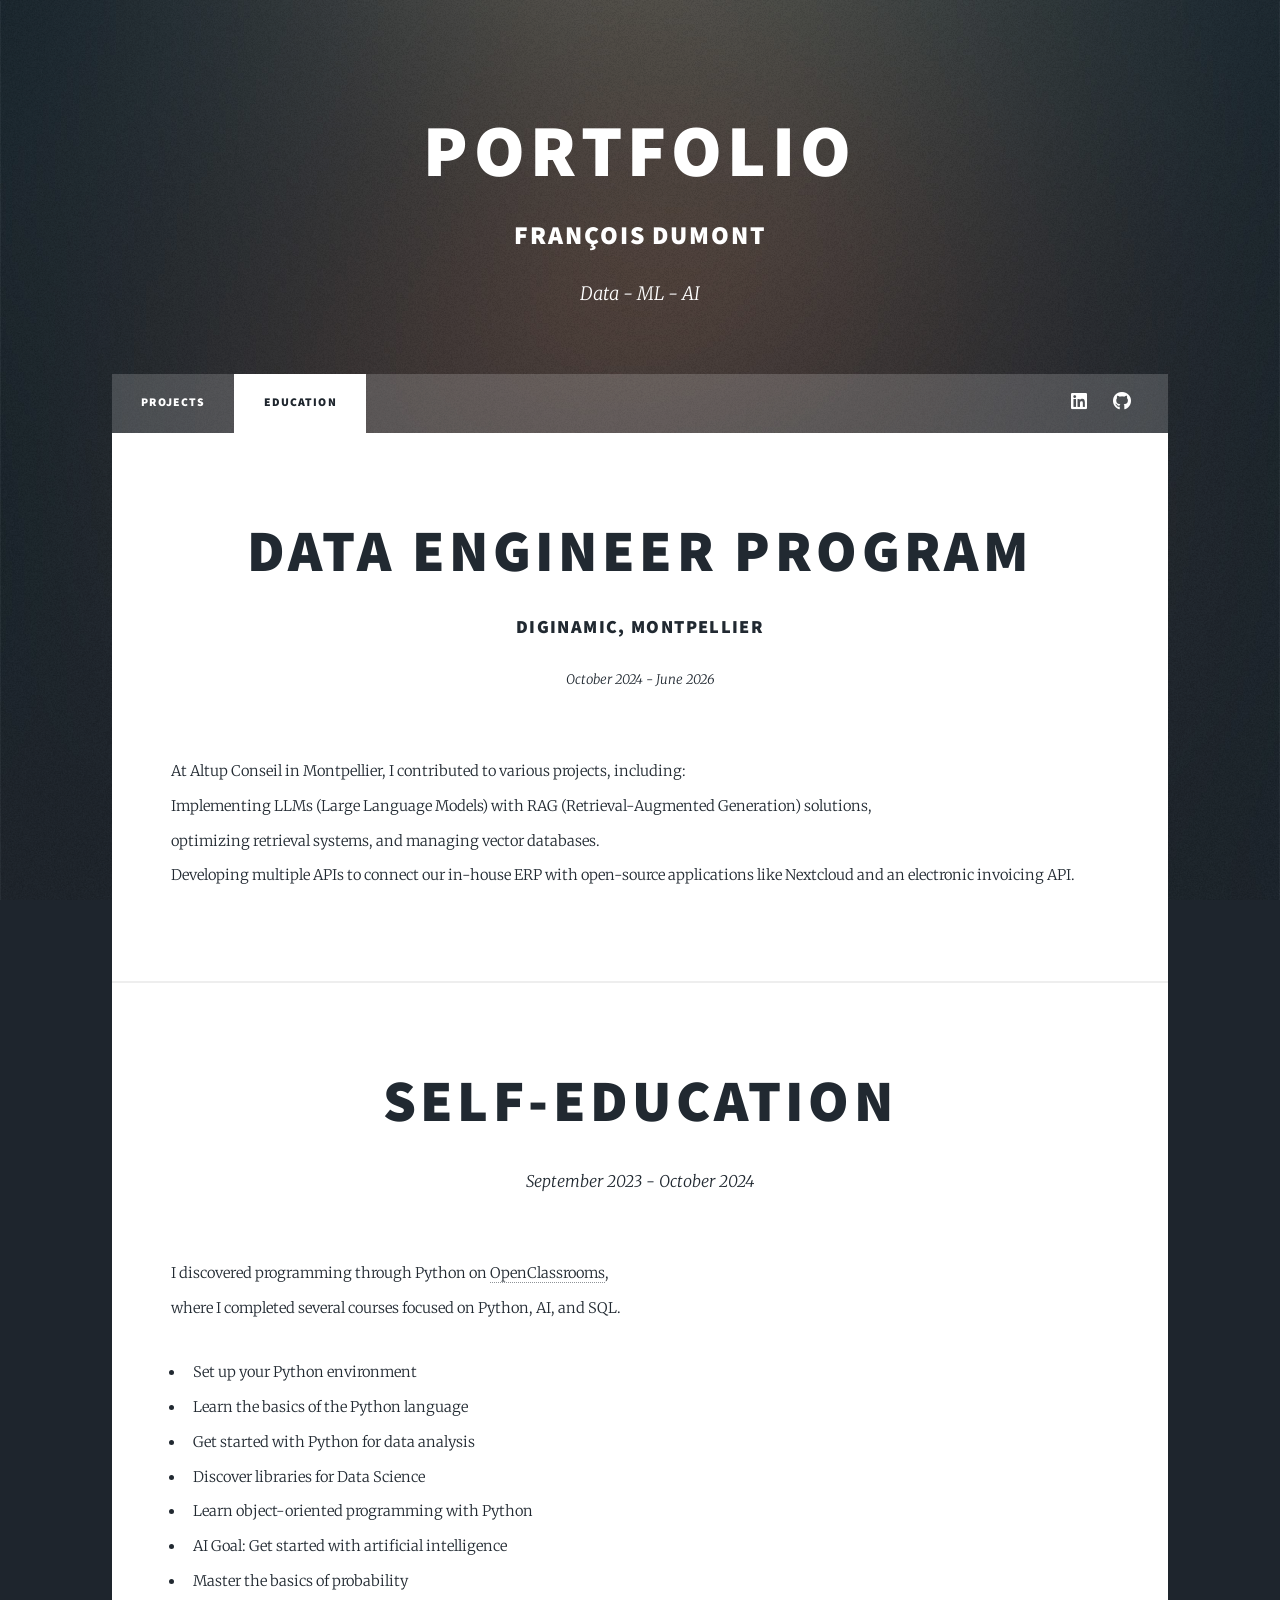
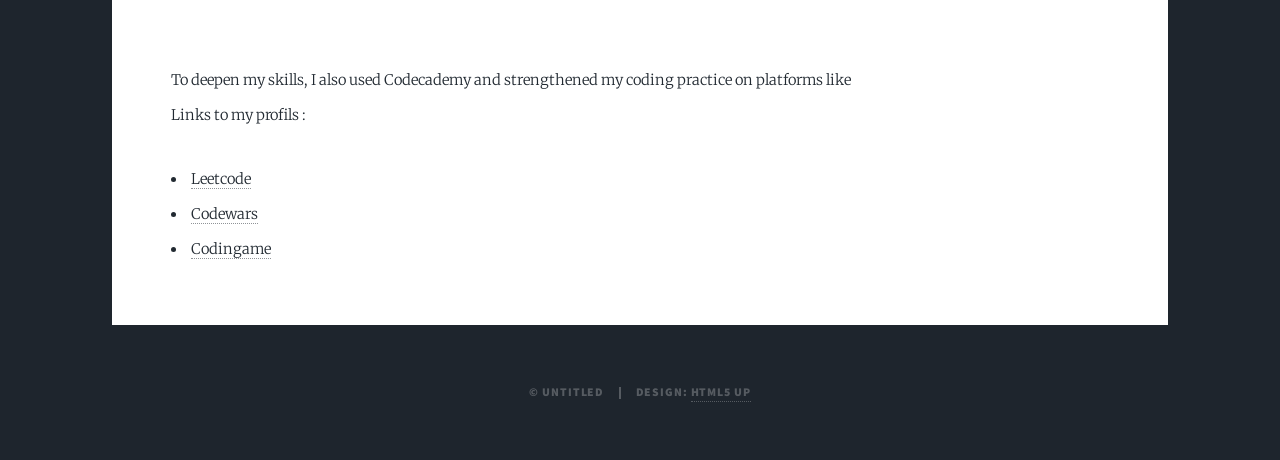
==== formation.html @ b2bfc32e "first commit" ====
<!DOCTYPE HTML>

<html>
	<head>
		<title>Formation</title>
		<meta charset="utf-8" />
		<meta name="viewport" content="width=device-width, initial-scale=1, user-scalable=no" />
		<link rel="stylesheet" href="assets/css/main.css" />
		<noscript><link rel="stylesheet" href="assets/css/noscript.css" /></noscript>
	</head>
	<body class="is-preload">

		<!-- Wrapper -->
			<div id="wrapper">
			<!-- Intro -->
					<div id="intro">
						<h1>Portfolio</h1>
						<h2>François Dumont</h2>
						<p>Data - ML - AI</p>
					</div>

					
				<!-- Header -->
					<header id="header">
					</header>

				<!-- Nav -->
					<nav id="nav">
						<ul class="links">
							<li><a href="projets.html">Projects</a></li>
							<li class="active"><a href="formation.html">Education</a></li>
						</ul>
						<ul class="icons">
							<li><a href="https://www.linkedin.com/in/françoisdumont" class="icon brands fa-linkedin"><span class="label">Facebook</span></a></li>
							<li><a href="https://github.com/FrancoisDumont30" class="icon brands fa-github"><span class="label">GitHub</span></a></li>
						</ul>
					</nav>

				<!-- Main -->
					<div id="main">

						<!-- Post -->
							<section class="post">
								<header class="major">
									<h1>Data Engineer Program</h1>
									<h3>Diginamic, Montpellier</h3>
									<p>October 2024 - June 2026</p>
								</header>

								<p>At Altup Conseil in Montpellier, I contributed to various projects, including: <br>

Implementing LLMs (Large Language Models) with RAG (Retrieval-Augmented Generation) solutions, <br>optimizing retrieval systems, and managing vector databases.
<br>Developing multiple APIs to connect our in-house ERP with open-source applications like Nextcloud and an electronic invoicing API.
</p>
							</section>


							<!-- Post -->
							<section class="post">
								<header class="major">
									<h1>Self-education</h1>
									<p>September 2023 - October 2024</p>
								</header>
								<p>I discovered programming through Python on <a href="https://openclassrooms.com/fr/">OpenClassrooms</a>, <br>where I completed several courses focused on Python, AI, and SQL.  </p>
								

								<ul>

									<li>Set up your Python environment</li>
									<li>Learn the basics of the Python language</li>
									<li>Get started with Python for data analysis</li>
									<li>Discover libraries for Data Science</li>
									<li>Learn object-oriented programming with Python</li>
									<li>AI Goal: Get started with artificial intelligence</li>
									<li>Master the basics of probability</li>

								</ul>
								<br>
								<p>To deepen my skills, I also used Codecademy and strengthened my coding practice on platforms like <br>Links to my profils :</p>
								<li><a href="https://leetcode.com/u/FD30/">Leetcode </a></li> 
								<li><a href="https://www.codewars.com/users/FD@30/stats">Codewars </a></li>
								<li><a href="https://www.codingame.com/profile/0f31250724edee09948086f9459985195815885">Codingame </a></li>
 								

							</section>  



					</div>


				<!-- Copyright -->
					<div id="copyright">
						<ul><li>&copy; Untitled</li><li>Design: <a href="https://html5up.net">HTML5 UP</a></li></ul>
					</div>

			</div>

		<!-- Scripts -->
			<script src="assets/js/jquery.min.js"></script>
			<script src="assets/js/jquery.scrollex.min.js"></script>
			<script src="assets/js/jquery.scrolly.min.js"></script>
			<script src="assets/js/browser.min.js"></script>
			<script src="assets/js/breakpoints.min.js"></script>
			<script src="assets/js/util.js"></script>
			<script src="assets/js/main.js"></script>

	</body>
</html>
---- assets/css/main.css ----
@import url(fontawesome-all.min.css);
@import url("https://fonts.googleapis.com/css?family=Merriweather:300,700,300italic,700italic|Source+Sans+Pro:900");

/*
	Massively by HTML5 UP
	html5up.net | @ajlkn
	Free for personal and commercial use under the CCA 3.0 license (html5up.net/license)
*/

html, body, div, span, applet, object,
iframe, h1, h2, h3, h4, h5, h6, p, blockquote,
pre, a, abbr, acronym, address, big, cite,
code, del, dfn, em, img, ins, kbd, q, s, samp,
small, strike, strong, sub, sup, tt, var, b,
u, i, center, dl, dt, dd, ol, ul, li, fieldset,
form, label, legend, table, caption, tbody,
tfoot, thead, tr, th, td, article, aside,
canvas, details, embed, figure, figcaption,
footer, header, hgroup, menu, nav, output, ruby,
section, summary, time, mark, audio, video {
	margin: 0;
	padding: 0;
	border: 0;
	font-size: 100%;
	font: inherit;
	vertical-align: baseline;}

article, aside, details, figcaption, figure,
footer, header, hgroup, menu, nav, section {
	display: block;}

body {
	line-height: 1;
}

ol, ul {
	list-style: none;
}

blockquote, q {
	quotes: none;
}

	blockquote:before, blockquote:after, q:before, q:after {
		content: '';
		content: none;
	}

table {
	border-collapse: collapse;
	border-spacing: 0;
}

body {
	-webkit-text-size-adjust: none;
}

mark {
	background-color: transparent;
	color: inherit;
}

input::-moz-focus-inner {
	border: 0;
	padding: 0;
}

input, select, textarea {
	-moz-appearance: none;
	-webkit-appearance: none;
	-ms-appearance: none;
	appearance: none;
}

/* Basic */

	@-ms-viewport {
		width: device-width;
	}

	body {
		-ms-overflow-style: scrollbar;
	}

	@media screen and (max-width: 480px) {

		html, body {
			min-width: 320px;
		}

	}

	html {
		box-sizing: border-box;
	}

	*, *:before, *:after {
		box-sizing: inherit;
	}

	body {
		background-color: #1e252d;
	}

		body.is-preload *, body.is-preload *:before, body.is-preload *:after {
			-moz-animation: none !important;
			-webkit-animation: none !important;
			-ms-animation: none !important;
			animation: none !important;
			-moz-transition: none !important;
			-webkit-transition: none !important;
			-ms-transition: none !important;
			transition: none !important;
		}

/* Type */

	html {
		font-size: 16pt;
	}

		@media screen and (max-width: 1680px) {

			html {
				font-size: 12pt;
			}

		}

		@media screen and (max-width: 1280px) {

			html {
				font-size: 11pt;
			}

		}

		@media screen and (max-width: 360px) {

			html {
				font-size: 10pt;
			}

		}

	body {
		color: #212931;
	}

	body, input, select, textarea {
		font-family: "Merriweather", Georgia, serif;
		font-weight: 300;
		font-size: 1rem;
		line-height: 2.375;
	}

	a {
		-moz-transition: color 0.2s ease-in-out, background-color 0.2s ease-in-out, border-color 0.2s ease-in-out, box-shadow 0.2s ease-in-out;
		-webkit-transition: color 0.2s ease-in-out, background-color 0.2s ease-in-out, border-color 0.2s ease-in-out, box-shadow 0.2s ease-in-out;
		-ms-transition: color 0.2s ease-in-out, background-color 0.2s ease-in-out, border-color 0.2s ease-in-out, box-shadow 0.2s ease-in-out;
		transition: color 0.2s ease-in-out, background-color 0.2s ease-in-out, border-color 0.2s ease-in-out, box-shadow 0.2s ease-in-out;
		border-bottom: dotted 1px;
		text-decoration: none;
	}

		a:hover {
			border-bottom-color: transparent;
		}

	strong, b {
		font-weight: 600;
	}

	em, i {
		font-style: italic;
	}

	p {
		text-align: justify;
		margin: 0 0 2rem 0;
	}

	h1, h2, h3, h4, h5, h6 {
		font-family: "Source Sans Pro", Helvetica, sans-serif;
		font-weight: 900;
		line-height: 1.5;
		letter-spacing: 0.075em;
		text-transform: uppercase;
		margin: 0 0 1rem 0;
	}

		h1 a, h2 a, h3 a, h4 a, h5 a, h6 a {
			border-bottom: 0;
			color: inherit;
			text-decoration: none;
		}

	h1 {
		font-size: 4rem;
		line-height: 1.1;
		margin: 0 0 2rem 0;
	}

	h2 {
		font-size: 1.75rem;
		line-height: 1.3;
		margin: 0 0 1.5rem 0;
	}

	h3 {
		font-size: 1.25rem;
		margin: 0 0 1.5rem 0;
	}

	h4 {
		font-size: 1rem;
	}

	h5 {
		font-size: 0.9rem;
	}

	h6 {
		font-size: 0.8rem;
	}

	sub {
		font-size: 0.8rem;
		position: relative;
		top: 0.5rem;
	}

	sup {
		font-size: 0.8rem;
		position: relative;
		top: -0.5rem;
	}

	blockquote {
		border-left: solid 4px;
		font-style: italic;
		margin: 0 0 2rem 0;
		padding: 0.5rem 0 0.5rem 2rem;
	}

	code {
		border: solid 2px;
		font-family: "Courier New", monospace;
		font-size: 0.9rem;
		margin: 0 0.25rem;
		padding: 0.25rem 0.65rem;
	}

	pre {
		-webkit-overflow-scrolling: touch;
		font-family: "Courier New", monospace;
		font-size: 0.9rem;
		margin: 0 0 2rem 0;
	}

		pre code {
			display: block;
			line-height: 1.75;
			padding: 1rem 1.5rem;
			overflow-x: auto;
		}

	hr {
		border: 0;
		border-bottom: solid 2px;
		margin: 3rem 0;
	}

		hr.major {
			margin: 5rem 0;
		}

	.align-left {
		text-align: left;
	}

	.align-center {
		text-align: center;
	}

	.align-right {
		text-align: right;
	}

	input, select, textarea {
		color: #212931;
	}

	a {
		color: #212931;
		border-bottom-color: rgba(33, 41, 49, 0.5);
	}

		a:hover {
			border-bottom-color: transparent;
			color: #18bfef !important;
		}

	strong, b {
		color: #212931;
	}

	h1, h2, h3, h4, h5, h6 {
		color: #212931;
	}

	blockquote {
		border-left-color: #eeeeee;
	}

	code {
		background: rgba(220, 220, 220, 0.25);
		border-color: #eeeeee;
	}

	hr {
		border-bottom-color: #eeeeee;
	}

/* Row */

	.row {
		display: flex;
		flex-wrap: wrap;
		box-sizing: border-box;
		align-items: stretch;
	}

		.row > * {
			box-sizing: border-box;
		}

		.row.gtr-uniform > * > :last-child {
			margin-bottom: 0;
		}

		.row.aln-left {
			justify-content: flex-start;
		}

		.row.aln-center {
			justify-content: center;
		}

		.row.aln-right {
			justify-content: flex-end;
		}

		.row.aln-top {
			align-items: flex-start;
		}

		.row.aln-middle {
			align-items: center;
		}

		.row.aln-bottom {
			align-items: flex-end;
		}

		.row > .imp {
			order: -1;
		}

		.row > .col-1 {
			width: 8.33333%;
		}

		.row > .off-1 {
			margin-left: 8.33333%;
		}

		.row > .col-2 {
			width: 16.66667%;
		}

		.row > .off-2 {
			margin-left: 16.66667%;
		}

		.row > .col-3 {
			width: 25%;
		}

		.row > .off-3 {
			margin-left: 25%;
		}

		.row > .col-4 {
			width: 33.33333%;
		}

		.row > .off-4 {
			margin-left: 33.33333%;
		}

		.row > .col-5 {
			width: 41.66667%;
		}

		.row > .off-5 {
			margin-left: 41.66667%;
		}

		.row > .col-6 {
			width: 50%;
		}

		.row > .off-6 {
			margin-left: 50%;
		}

		.row > .col-7 {
			width: 58.33333%;
		}

		.row > .off-7 {
			margin-left: 58.33333%;
		}

		.row > .col-8 {
			width: 66.66667%;
		}

		.row > .off-8 {
			margin-left: 66.66667%;
		}

		.row > .col-9 {
			width: 75%;
		}

		.row > .off-9 {
			margin-left: 75%;
		}

		.row > .col-10 {
			width: 83.33333%;
		}

		.row > .off-10 {
			margin-left: 83.33333%;
		}

		.row > .col-11 {
			width: 91.66667%;
		}

		.row > .off-11 {
			margin-left: 91.66667%;
		}

		.row > .col-12 {
			width: 100%;
		}

		.row > .off-12 {
			margin-left: 100%;
		}

		.row.gtr-0 {
			margin-top: 0;
			margin-left: 0rem;
		}

			.row.gtr-0 > * {
				padding: 0 0 0 0rem;
			}

			.row.gtr-0.gtr-uniform {
				margin-top: 0rem;
			}

				.row.gtr-0.gtr-uniform > * {
					padding-top: 0rem;
				}

		.row.gtr-25 {
			margin-top: 0;
			margin-left: -0.375rem;
		}

			.row.gtr-25 > * {
				padding: 0 0 0 0.375rem;
			}

			.row.gtr-25.gtr-uniform {
				margin-top: -0.375rem;
			}

				.row.gtr-25.gtr-uniform > * {
					padding-top: 0.375rem;
				}

		.row.gtr-50 {
			margin-top: 0;
			margin-left: -0.75rem;
		}

			.row.gtr-50 > * {
				padding: 0 0 0 0.75rem;
			}

			.row.gtr-50.gtr-uniform {
				margin-top: -0.75rem;
			}

				.row.gtr-50.gtr-uniform > * {
					padding-top: 0.75rem;
				}

		.row {
			margin-top: 0;
			margin-left: -1.5rem;
		}

			.row > * {
				padding: 0 0 0 1.5rem;
			}

			.row.gtr-uniform {
				margin-top: -1.5rem;
			}

				.row.gtr-uniform > * {
					padding-top: 1.5rem;
				}

		.row.gtr-150 {
			margin-top: 0;
			margin-left: -2.25rem;
		}

			.row.gtr-150 > * {
				padding: 0 0 0 2.25rem;
			}

			.row.gtr-150.gtr-uniform {
				margin-top: -2.25rem;
			}

				.row.gtr-150.gtr-uniform > * {
					padding-top: 2.25rem;
				}

		.row.gtr-200 {
			margin-top: 0;
			margin-left: -3rem;
		}

			.row.gtr-200 > * {
				padding: 0 0 0 3rem;
			}

			.row.gtr-200.gtr-uniform {
				margin-top: -3rem;
			}

				.row.gtr-200.gtr-uniform > * {
					padding-top: 3rem;
				}

		@media screen and (max-width: 1680px) {

			.row {
				display: flex;
				flex-wrap: wrap;
				box-sizing: border-box;
				align-items: stretch;
			}

				.row > * {
					box-sizing: border-box;
				}

				.row.gtr-uniform > * > :last-child {
					margin-bottom: 0;
				}

				.row.aln-left {
					justify-content: flex-start;
				}

				.row.aln-center {
					justify-content: center;
				}

				.row.aln-right {
					justify-content: flex-end;
				}

				.row.aln-top {
					align-items: flex-start;
				}

				.row.aln-middle {
					align-items: center;
				}

				.row.aln-bottom {
					align-items: flex-end;
				}

				.row > .imp-xlarge {
					order: -1;
				}

				.row > .col-1-xlarge {
					width: 8.33333%;
				}

				.row > .off-1-xlarge {
					margin-left: 8.33333%;
				}

				.row > .col-2-xlarge {
					width: 16.66667%;
				}

				.row > .off-2-xlarge {
					margin-left: 16.66667%;
				}

				.row > .col-3-xlarge {
					width: 25%;
				}

				.row > .off-3-xlarge {
					margin-left: 25%;
				}

				.row > .col-4-xlarge {
					width: 33.33333%;
				}

				.row > .off-4-xlarge {
					margin-left: 33.33333%;
				}

				.row > .col-5-xlarge {
					width: 41.66667%;
				}

				.row > .off-5-xlarge {
					margin-left: 41.66667%;
				}

				.row > .col-6-xlarge {
					width: 50%;
				}

				.row > .off-6-xlarge {
					margin-left: 50%;
				}

				.row > .col-7-xlarge {
					width: 58.33333%;
				}

				.row > .off-7-xlarge {
					margin-left: 58.33333%;
				}

				.row > .col-8-xlarge {
					width: 66.66667%;
				}

				.row > .off-8-xlarge {
					margin-left: 66.66667%;
				}

				.row > .col-9-xlarge {
					width: 75%;
				}

				.row > .off-9-xlarge {
					margin-left: 75%;
				}

				.row > .col-10-xlarge {
					width: 83.33333%;
				}

				.row > .off-10-xlarge {
					margin-left: 83.33333%;
				}

				.row > .col-11-xlarge {
					width: 91.66667%;
				}

				.row > .off-11-xlarge {
					margin-left: 91.66667%;
				}

				.row > .col-12-xlarge {
					width: 100%;
				}

				.row > .off-12-xlarge {
					margin-left: 100%;
				}

				.row.gtr-0 {
					margin-top: 0;
					margin-left: 0rem;
				}

					.row.gtr-0 > * {
						padding: 0 0 0 0rem;
					}

					.row.gtr-0.gtr-uniform {
						margin-top: 0rem;
					}

						.row.gtr-0.gtr-uniform > * {
							padding-top: 0rem;
						}

				.row.gtr-25 {
					margin-top: 0;
					margin-left: -0.375rem;
				}

					.row.gtr-25 > * {
						padding: 0 0 0 0.375rem;
					}

					.row.gtr-25.gtr-uniform {
						margin-top: -0.375rem;
					}

						.row.gtr-25.gtr-uniform > * {
							padding-top: 0.375rem;
						}

				.row.gtr-50 {
					margin-top: 0;
					margin-left: -0.75rem;
				}

					.row.gtr-50 > * {
						padding: 0 0 0 0.75rem;
					}

					.row.gtr-50.gtr-uniform {
						margin-top: -0.75rem;
					}

						.row.gtr-50.gtr-uniform > * {
							padding-top: 0.75rem;
						}

				.row {
					margin-top: 0;
					margin-left: -1.5rem;
				}

					.row > * {
						padding: 0 0 0 1.5rem;
					}

					.row.gtr-uniform {
						margin-top: -1.5rem;
					}

						.row.gtr-uniform > * {
							padding-top: 1.5rem;
						}

				.row.gtr-150 {
					margin-top: 0;
					margin-left: -2.25rem;
				}

					.row.gtr-150 > * {
						padding: 0 0 0 2.25rem;
					}

					.row.gtr-150.gtr-uniform {
						margin-top: -2.25rem;
					}

						.row.gtr-150.gtr-uniform > * {
							padding-top: 2.25rem;
						}

				.row.gtr-200 {
					margin-top: 0;
					margin-left: -3rem;
				}

					.row.gtr-200 > * {
						padding: 0 0 0 3rem;
					}

					.row.gtr-200.gtr-uniform {
						margin-top: -3rem;
					}

						.row.gtr-200.gtr-uniform > * {
							padding-top: 3rem;
						}

		}

		@media screen and (max-width: 1280px) {

			.row {
				display: flex;
				flex-wrap: wrap;
				box-sizing: border-box;
				align-items: stretch;
			}

				.row > * {
					box-sizing: border-box;
				}

				.row.gtr-uniform > * > :last-child {
					margin-bottom: 0;
				}

				.row.aln-left {
					justify-content: flex-start;
				}

				.row.aln-center {
					justify-content: center;
				}

				.row.aln-right {
					justify-content: flex-end;
				}

				.row.aln-top {
					align-items: flex-start;
				}

				.row.aln-middle {
					align-items: center;
				}

				.row.aln-bottom {
					align-items: flex-end;
				}

				.row > .imp-large {
					order: -1;
				}

				.row > .col-1-large {
					width: 8.33333%;
				}

				.row > .off-1-large {
					margin-left: 8.33333%;
				}

				.row > .col-2-large {
					width: 16.66667%;
				}

				.row > .off-2-large {
					margin-left: 16.66667%;
				}

				.row > .col-3-large {
					width: 25%;
				}

				.row > .off-3-large {
					margin-left: 25%;
				}

				.row > .col-4-large {
					width: 33.33333%;
				}

				.row > .off-4-large {
					margin-left: 33.33333%;
				}

				.row > .col-5-large {
					width: 41.66667%;
				}

				.row > .off-5-large {
					margin-left: 41.66667%;
				}

				.row > .col-6-large {
					width: 50%;
				}

				.row > .off-6-large {
					margin-left: 50%;
				}

				.row > .col-7-large {
					width: 58.33333%;
				}

				.row > .off-7-large {
					margin-left: 58.33333%;
				}

				.row > .col-8-large {
					width: 66.66667%;
				}

				.row > .off-8-large {
					margin-left: 66.66667%;
				}

				.row > .col-9-large {
					width: 75%;
				}

				.row > .off-9-large {
					margin-left: 75%;
				}

				.row > .col-10-large {
					width: 83.33333%;
				}

				.row > .off-10-large {
					margin-left: 83.33333%;
				}

				.row > .col-11-large {
					width: 91.66667%;
				}

				.row > .off-11-large {
					margin-left: 91.66667%;
				}

				.row > .col-12-large {
					width: 100%;
				}

				.row > .off-12-large {
					margin-left: 100%;
				}

				.row.gtr-0 {
					margin-top: 0;
					margin-left: 0rem;
				}

					.row.gtr-0 > * {
						padding: 0 0 0 0rem;
					}

					.row.gtr-0.gtr-uniform {
						margin-top: 0rem;
					}

						.row.gtr-0.gtr-uniform > * {
							padding-top: 0rem;
						}

				.row.gtr-25 {
					margin-top: 0;
					margin-left: -0.375rem;
				}

					.row.gtr-25 > * {
						padding: 0 0 0 0.375rem;
					}

					.row.gtr-25.gtr-uniform {
						margin-top: -0.375rem;
					}

						.row.gtr-25.gtr-uniform > * {
							padding-top: 0.375rem;
						}

				.row.gtr-50 {
					margin-top: 0;
					margin-left: -0.75rem;
				}

					.row.gtr-50 > * {
						padding: 0 0 0 0.75rem;
					}

					.row.gtr-50.gtr-uniform {
						margin-top: -0.75rem;
					}

						.row.gtr-50.gtr-uniform > * {
							padding-top: 0.75rem;
						}

				.row {
					margin-top: 0;
					margin-left: -1.5rem;
				}

					.row > * {
						padding: 0 0 0 1.5rem;
					}

					.row.gtr-uniform {
						margin-top: -1.5rem;
					}

						.row.gtr-uniform > * {
							padding-top: 1.5rem;
						}

				.row.gtr-150 {
					margin-top: 0;
					margin-left: -2.25rem;
				}

					.row.gtr-150 > * {
						padding: 0 0 0 2.25rem;
					}

					.row.gtr-150.gtr-uniform {
						margin-top: -2.25rem;
					}

						.row.gtr-150.gtr-uniform > * {
							padding-top: 2.25rem;
						}

				.row.gtr-200 {
					margin-top: 0;
					margin-left: -3rem;
				}

					.row.gtr-200 > * {
						padding: 0 0 0 3rem;
					}

					.row.gtr-200.gtr-uniform {
						margin-top: -3rem;
					}

						.row.gtr-200.gtr-uniform > * {
							padding-top: 3rem;
						}

		}

		@media screen and (max-width: 980px) {

			.row {
				display: flex;
				flex-wrap: wrap;
				box-sizing: border-box;
				align-items: stretch;
			}

				.row > * {
					box-sizing: border-box;
				}

				.row.gtr-uniform > * > :last-child {
					margin-bottom: 0;
				}

				.row.aln-left {
					justify-content: flex-start;
				}

				.row.aln-center {
					justify-content: center;
				}

				.row.aln-right {
					justify-content: flex-end;
				}

				.row.aln-top {
					align-items: flex-start;
				}

				.row.aln-middle {
					align-items: center;
				}

				.row.aln-bottom {
					align-items: flex-end;
				}

				.row > .imp-medium {
					order: -1;
				}

				.row > .col-1-medium {
					width: 8.33333%;
				}

				.row > .off-1-medium {
					margin-left: 8.33333%;
				}

				.row > .col-2-medium {
					width: 16.66667%;
				}

				.row > .off-2-medium {
					margin-left: 16.66667%;
				}

				.row > .col-3-medium {
					width: 25%;
				}

				.row > .off-3-medium {
					margin-left: 25%;
				}

				.row > .col-4-medium {
					width: 33.33333%;
				}

				.row > .off-4-medium {
					margin-left: 33.33333%;
				}

				.row > .col-5-medium {
					width: 41.66667%;
				}

				.row > .off-5-medium {
					margin-left: 41.66667%;
				}

				.row > .col-6-medium {
					width: 50%;
				}

				.row > .off-6-medium {
					margin-left: 50%;
				}

				.row > .col-7-medium {
					width: 58.33333%;
				}

				.row > .off-7-medium {
					margin-left: 58.33333%;
				}

				.row > .col-8-medium {
					width: 66.66667%;
				}

				.row > .off-8-medium {
					margin-left: 66.66667%;
				}

				.row > .col-9-medium {
					width: 75%;
				}

				.row > .off-9-medium {
					margin-left: 75%;
				}

				.row > .col-10-medium {
					width: 83.33333%;
				}

				.row > .off-10-medium {
					margin-left: 83.33333%;
				}

				.row > .col-11-medium {
					width: 91.66667%;
				}

				.row > .off-11-medium {
					margin-left: 91.66667%;
				}

				.row > .col-12-medium {
					width: 100%;
				}

				.row > .off-12-medium {
					margin-left: 100%;
				}

				.row.gtr-0 {
					margin-top: 0;
					margin-left: 0rem;
				}

					.row.gtr-0 > * {
						padding: 0 0 0 0rem;
					}

					.row.gtr-0.gtr-uniform {
						margin-top: 0rem;
					}

						.row.gtr-0.gtr-uniform > * {
							padding-top: 0rem;
						}

				.row.gtr-25 {
					margin-top: 0;
					margin-left: -0.375rem;
				}

					.row.gtr-25 > * {
						padding: 0 0 0 0.375rem;
					}

					.row.gtr-25.gtr-uniform {
						margin-top: -0.375rem;
					}

						.row.gtr-25.gtr-uniform > * {
							padding-top: 0.375rem;
						}

				.row.gtr-50 {
					margin-top: 0;
					margin-left: -0.75rem;
				}

					.row.gtr-50 > * {
						padding: 0 0 0 0.75rem;
					}

					.row.gtr-50.gtr-uniform {
						margin-top: -0.75rem;
					}

						.row.gtr-50.gtr-uniform > * {
							padding-top: 0.75rem;
						}

				.row {
					margin-top: 0;
					margin-left: -1.5rem;
				}

					.row > * {
						padding: 0 0 0 1.5rem;
					}

					.row.gtr-uniform {
						margin-top: -1.5rem;
					}

						.row.gtr-uniform > * {
							padding-top: 1.5rem;
						}

				.row.gtr-150 {
					margin-top: 0;
					margin-left: -2.25rem;
				}

					.row.gtr-150 > * {
						padding: 0 0 0 2.25rem;
					}

					.row.gtr-150.gtr-uniform {
						margin-top: -2.25rem;
					}

						.row.gtr-150.gtr-uniform > * {
							padding-top: 2.25rem;
						}

				.row.gtr-200 {
					margin-top: 0;
					margin-left: -3rem;
				}

					.row.gtr-200 > * {
						padding: 0 0 0 3rem;
					}

					.row.gtr-200.gtr-uniform {
						margin-top: -3rem;
					}

						.row.gtr-200.gtr-uniform > * {
							padding-top: 3rem;
						}

		}

		@media screen and (max-width: 736px) {

			.row {
				display: flex;
				flex-wrap: wrap;
				box-sizing: border-box;
				align-items: stretch;
			}

				.row > * {
					box-sizing: border-box;
				}

				.row.gtr-uniform > * > :last-child {
					margin-bottom: 0;
				}

				.row.aln-left {
					justify-content: flex-start;
				}

				.row.aln-center {
					justify-content: center;
				}

				.row.aln-right {
					justify-content: flex-end;
				}

				.row.aln-top {
					align-items: flex-start;
				}

				.row.aln-middle {
					align-items: center;
				}

				.row.aln-bottom {
					align-items: flex-end;
				}

				.row > .imp-small {
					order: -1;
				}

				.row > .col-1-small {
					width: 8.33333%;
				}

				.row > .off-1-small {
					margin-left: 8.33333%;
				}

				.row > .col-2-small {
					width: 16.66667%;
				}

				.row > .off-2-small {
					margin-left: 16.66667%;
				}

				.row > .col-3-small {
					width: 25%;
				}

				.row > .off-3-small {
					margin-left: 25%;
				}

				.row > .col-4-small {
					width: 33.33333%;
				}

				.row > .off-4-small {
					margin-left: 33.33333%;
				}

				.row > .col-5-small {
					width: 41.66667%;
				}

				.row > .off-5-small {
					margin-left: 41.66667%;
				}

				.row > .col-6-small {
					width: 50%;
				}

				.row > .off-6-small {
					margin-left: 50%;
				}

				.row > .col-7-small {
					width: 58.33333%;
				}

				.row > .off-7-small {
					margin-left: 58.33333%;
				}

				.row > .col-8-small {
					width: 66.66667%;
				}

				.row > .off-8-small {
					margin-left: 66.66667%;
				}

				.row > .col-9-small {
					width: 75%;
				}

				.row > .off-9-small {
					margin-left: 75%;
				}

				.row > .col-10-small {
					width: 83.33333%;
				}

				.row > .off-10-small {
					margin-left: 83.33333%;
				}

				.row > .col-11-small {
					width: 91.66667%;
				}

				.row > .off-11-small {
					margin-left: 91.66667%;
				}

				.row > .col-12-small {
					width: 100%;
				}

				.row > .off-12-small {
					margin-left: 100%;
				}

				.row.gtr-0 {
					margin-top: 0;
					margin-left: 0rem;
				}

					.row.gtr-0 > * {
						padding: 0 0 0 0rem;
					}

					.row.gtr-0.gtr-uniform {
						margin-top: 0rem;
					}

						.row.gtr-0.gtr-uniform > * {
							padding-top: 0rem;
						}

				.row.gtr-25 {
					margin-top: 0;
					margin-left: -0.375rem;
				}

					.row.gtr-25 > * {
						padding: 0 0 0 0.375rem;
					}

					.row.gtr-25.gtr-uniform {
						margin-top: -0.375rem;
					}

						.row.gtr-25.gtr-uniform > * {
							padding-top: 0.375rem;
						}

				.row.gtr-50 {
					margin-top: 0;
					margin-left: -0.75rem;
				}

					.row.gtr-50 > * {
						padding: 0 0 0 0.75rem;
					}

					.row.gtr-50.gtr-uniform {
						margin-top: -0.75rem;
					}

						.row.gtr-50.gtr-uniform > * {
							padding-top: 0.75rem;
						}

				.row {
					margin-top: 0;
					margin-left: -1.5rem;
				}

					.row > * {
						padding: 0 0 0 1.5rem;
					}

					.row.gtr-uniform {
						margin-top: -1.5rem;
					}

						.row.gtr-uniform > * {
							padding-top: 1.5rem;
						}

				.row.gtr-150 {
					margin-top: 0;
					margin-left: -2.25rem;
				}

					.row.gtr-150 > * {
						padding: 0 0 0 2.25rem;
					}

					.row.gtr-150.gtr-uniform {
						margin-top: -2.25rem;
					}

						.row.gtr-150.gtr-uniform > * {
							padding-top: 2.25rem;
						}

				.row.gtr-200 {
					margin-top: 0;
					margin-left: -3rem;
				}

					.row.gtr-200 > * {
						padding: 0 0 0 3rem;
					}

					.row.gtr-200.gtr-uniform {
						margin-top: -3rem;
					}

						.row.gtr-200.gtr-uniform > * {
							padding-top: 3rem;
						}

		}

		@media screen and (max-width: 480px) {

			.row {
				display: flex;
				flex-wrap: wrap;
				box-sizing: border-box;
				align-items: stretch;
			}

				.row > * {
					box-sizing: border-box;
				}

				.row.gtr-uniform > * > :last-child {
					margin-bottom: 0;
				}

				.row.aln-left {
					justify-content: flex-start;
				}

				.row.aln-center {
					justify-content: center;
				}

				.row.aln-right {
					justify-content: flex-end;
				}

				.row.aln-top {
					align-items: flex-start;
				}

				.row.aln-middle {
					align-items: center;
				}

				.row.aln-bottom {
					align-items: flex-end;
				}

				.row > .imp-xsmall {
					order: -1;
				}

				.row > .col-1-xsmall {
					width: 8.33333%;
				}

				.row > .off-1-xsmall {
					margin-left: 8.33333%;
				}

				.row > .col-2-xsmall {
					width: 16.66667%;
				}

				.row > .off-2-xsmall {
					margin-left: 16.66667%;
				}

				.row > .col-3-xsmall {
					width: 25%;
				}

				.row > .off-3-xsmall {
					margin-left: 25%;
				}

				.row > .col-4-xsmall {
					width: 33.33333%;
				}

				.row > .off-4-xsmall {
					margin-left: 33.33333%;
				}

				.row > .col-5-xsmall {
					width: 41.66667%;
				}

				.row > .off-5-xsmall {
					margin-left: 41.66667%;
				}

				.row > .col-6-xsmall {
					width: 50%;
				}

				.row > .off-6-xsmall {
					margin-left: 50%;
				}

				.row > .col-7-xsmall {
					width: 58.33333%;
				}

				.row > .off-7-xsmall {
					margin-left: 58.33333%;
				}

				.row > .col-8-xsmall {
					width: 66.66667%;
				}

				.row > .off-8-xsmall {
					margin-left: 66.66667%;
				}

				.row > .col-9-xsmall {
					width: 75%;
				}

				.row > .off-9-xsmall {
					margin-left: 75%;
				}

				.row > .col-10-xsmall {
					width: 83.33333%;
				}

				.row > .off-10-xsmall {
					margin-left: 83.33333%;
				}

				.row > .col-11-xsmall {
					width: 91.66667%;
				}

				.row > .off-11-xsmall {
					margin-left: 91.66667%;
				}

				.row > .col-12-xsmall {
					width: 100%;
				}

				.row > .off-12-xsmall {
					margin-left: 100%;
				}

				.row.gtr-0 {
					margin-top: 0;
					margin-left: 0rem;
				}

					.row.gtr-0 > * {
						padding: 0 0 0 0rem;
					}

					.row.gtr-0.gtr-uniform {
						margin-top: 0rem;
					}

						.row.gtr-0.gtr-uniform > * {
							padding-top: 0rem;
						}

				.row.gtr-25 {
					margin-top: 0;
					margin-left: -0.375rem;
				}

					.row.gtr-25 > * {
						padding: 0 0 0 0.375rem;
					}

					.row.gtr-25.gtr-uniform {
						margin-top: -0.375rem;
					}

						.row.gtr-25.gtr-uniform > * {
							padding-top: 0.375rem;
						}

				.row.gtr-50 {
					margin-top: 0;
					margin-left: -0.75rem;
				}

					.row.gtr-50 > * {
						padding: 0 0 0 0.75rem;
					}

					.row.gtr-50.gtr-uniform {
						margin-top: -0.75rem;
					}

						.row.gtr-50.gtr-uniform > * {
							padding-top: 0.75rem;
						}

				.row {
					margin-top: 0;
					margin-left: -1.5rem;
				}

					.row > * {
						padding: 0 0 0 1.5rem;
					}

					.row.gtr-uniform {
						margin-top: -1.5rem;
					}

						.row.gtr-uniform > * {
							padding-top: 1.5rem;
						}

				.row.gtr-150 {
					margin-top: 0;
					margin-left: -2.25rem;
				}

					.row.gtr-150 > * {
						padding: 0 0 0 2.25rem;
					}

					.row.gtr-150.gtr-uniform {
						margin-top: -2.25rem;
					}

						.row.gtr-150.gtr-uniform > * {
							padding-top: 2.25rem;
						}

				.row.gtr-200 {
					margin-top: 0;
					margin-left: -3rem;
				}

					.row.gtr-200 > * {
						padding: 0 0 0 3rem;
					}

					.row.gtr-200.gtr-uniform {
						margin-top: -3rem;
					}

						.row.gtr-200.gtr-uniform > * {
							padding-top: 3rem;
						}

		}

		@media screen and (max-width: 360px) {

			.row {
				display: flex;
				flex-wrap: wrap;
				box-sizing: border-box;
				align-items: stretch;
			}

				.row > * {
					box-sizing: border-box;
				}

				.row.gtr-uniform > * > :last-child {
					margin-bottom: 0;
				}

				.row.aln-left {
					justify-content: flex-start;
				}

				.row.aln-center {
					justify-content: center;
				}

				.row.aln-right {
					justify-content: flex-end;
				}

				.row.aln-top {
					align-items: flex-start;
				}

				.row.aln-middle {
					align-items: center;
				}

				.row.aln-bottom {
					align-items: flex-end;
				}

				.row > .imp-xxsmall {
					order: -1;
				}

				.row > .col-1-xxsmall {
					width: 8.33333%;
				}

				.row > .off-1-xxsmall {
					margin-left: 8.33333%;
				}

				.row > .col-2-xxsmall {
					width: 16.66667%;
				}

				.row > .off-2-xxsmall {
					margin-left: 16.66667%;
				}

				.row > .col-3-xxsmall {
					width: 25%;
				}

				.row > .off-3-xxsmall {
					margin-left: 25%;
				}

				.row > .col-4-xxsmall {
					width: 33.33333%;
				}

				.row > .off-4-xxsmall {
					margin-left: 33.33333%;
				}

				.row > .col-5-xxsmall {
					width: 41.66667%;
				}

				.row > .off-5-xxsmall {
					margin-left: 41.66667%;
				}

				.row > .col-6-xxsmall {
					width: 50%;
				}

				.row > .off-6-xxsmall {
					margin-left: 50%;
				}

				.row > .col-7-xxsmall {
					width: 58.33333%;
				}

				.row > .off-7-xxsmall {
					margin-left: 58.33333%;
				}

				.row > .col-8-xxsmall {
					width: 66.66667%;
				}

				.row > .off-8-xxsmall {
					margin-left: 66.66667%;
				}

				.row > .col-9-xxsmall {
					width: 75%;
				}

				.row > .off-9-xxsmall {
					margin-left: 75%;
				}

				.row > .col-10-xxsmall {
					width: 83.33333%;
				}

				.row > .off-10-xxsmall {
					margin-left: 83.33333%;
				}

				.row > .col-11-xxsmall {
					width: 91.66667%;
				}

				.row > .off-11-xxsmall {
					margin-left: 91.66667%;
				}

				.row > .col-12-xxsmall {
					width: 100%;
				}

				.row > .off-12-xxsmall {
					margin-left: 100%;
				}

				.row.gtr-0 {
					margin-top: 0;
					margin-left: 0rem;
				}

					.row.gtr-0 > * {
						padding: 0 0 0 0rem;
					}

					.row.gtr-0.gtr-uniform {
						margin-top: 0rem;
					}

						.row.gtr-0.gtr-uniform > * {
							padding-top: 0rem;
						}

				.row.gtr-25 {
					margin-top: 0;
					margin-left: -0.375rem;
				}

					.row.gtr-25 > * {
						padding: 0 0 0 0.375rem;
					}

					.row.gtr-25.gtr-uniform {
						margin-top: -0.375rem;
					}

						.row.gtr-25.gtr-uniform > * {
							padding-top: 0.375rem;
						}

				.row.gtr-50 {
					margin-top: 0;
					margin-left: -0.75rem;
				}

					.row.gtr-50 > * {
						padding: 0 0 0 0.75rem;
					}

					.row.gtr-50.gtr-uniform {
						margin-top: -0.75rem;
					}

						.row.gtr-50.gtr-uniform > * {
							padding-top: 0.75rem;
						}

				.row {
					margin-top: 0;
					margin-left: -1.5rem;
				}

					.row > * {
						padding: 0 0 0 1.5rem;
					}

					.row.gtr-uniform {
						margin-top: -1.5rem;
					}

						.row.gtr-uniform > * {
							padding-top: 1.5rem;
						}

				.row.gtr-150 {
					margin-top: 0;
					margin-left: -2.25rem;
				}

					.row.gtr-150 > * {
						padding: 0 0 0 2.25rem;
					}

					.row.gtr-150.gtr-uniform {
						margin-top: -2.25rem;
					}

						.row.gtr-150.gtr-uniform > * {
							padding-top: 2.25rem;
						}

				.row.gtr-200 {
					margin-top: 0;
					margin-left: -3rem;
				}

					.row.gtr-200 > * {
						padding: 0 0 0 3rem;
					}

					.row.gtr-200.gtr-uniform {
						margin-top: -3rem;
					}

						.row.gtr-200.gtr-uniform > * {
							padding-top: 3rem;
						}

		}

/* Box */

	.box {
		border: solid 2px;
		margin-bottom: 2rem;
		padding: 1.5rem;
	}

		.box > :last-child,
		.box > :last-child > :last-child,
		.box > :last-child > :last-child > :last-child {
			margin-bottom: 0;
		}

		.box.alt {
			border: 0;
			border-radius: 0;
			padding: 0;
		}

	.box {
		border-color: #eeeeee;
	}

/* Button */

	input[type="submit"],
	input[type="reset"],
	input[type="button"],
	button,
	.button {
		-moz-appearance: none;
		-webkit-appearance: none;
		-ms-appearance: none;
		appearance: none;
		-moz-transition: background-color 0.2s ease-in-out, box-shadow 0.2s ease-in-out, color 0.2s ease-in-out;
		-webkit-transition: background-color 0.2s ease-in-out, box-shadow 0.2s ease-in-out, color 0.2s ease-in-out;
		-ms-transition: background-color 0.2s ease-in-out, box-shadow 0.2s ease-in-out, color 0.2s ease-in-out;
		transition: background-color 0.2s ease-in-out, box-shadow 0.2s ease-in-out, color 0.2s ease-in-out;
		border: 0;
		border-radius: 0;
		cursor: pointer;
		display: inline-block;
		font-family: "Source Sans Pro", Helvetica, sans-serif;
		font-size: 0.8rem;
		font-weight: 900;
		letter-spacing: 0.075em;
		height: 3rem;
		line-height: 3rem;
		padding: 0 2rem;
		text-align: center;
		text-decoration: none;
		text-transform: uppercase;
		white-space: nowrap;
	}

		input[type="submit"].icon:before,
		input[type="reset"].icon:before,
		input[type="button"].icon:before,
		button.icon:before,
		.button.icon:before {
			margin-right: 0.5rem;
		}

		input[type="submit"].icon.solo,
		input[type="reset"].icon.solo,
		input[type="button"].icon.solo,
		button.icon.solo,
		.button.icon.solo {
			position: relative;
			width: 4rem;
			height: 4rem;
			line-height: 4rem;
			border-radius: 4rem;
			text-indent: 4rem;
			overflow: hidden;
			padding: 0;
			white-space: nowrap;
		}

			input[type="submit"].icon.solo:before,
			input[type="reset"].icon.solo:before,
			input[type="button"].icon.solo:before,
			button.icon.solo:before,
			.button.icon.solo:before {
				position: absolute;
				display: block;
				top: 0;
				left: 0;
				width: inherit;
				height: inherit;
				line-height: inherit;
				font-size: 1.25rem;
				margin-right: 0;
				text-align: center;
				text-indent: 0;
			}

		input[type="submit"].fit,
		input[type="reset"].fit,
		input[type="button"].fit,
		button.fit,
		.button.fit {
			width: 100%;
		}

		input[type="submit"].small,
		input[type="reset"].small,
		input[type="button"].small,
		button.small,
		.button.small {
			font-size: 0.7rem;
			height: 2.5rem;
			line-height: 2.5rem;
			padding: 0 1.5rem;
		}

		input[type="submit"].large,
		input[type="reset"].large,
		input[type="button"].large,
		button.large,
		.button.large {
			font-size: 0.9rem;
			height: 3.5rem;
			line-height: 3.5rem;
			padding: 0 2.75rem;
		}

		@media screen and (max-width: 980px) {

			input[type="submit"],
			input[type="reset"],
			input[type="button"],
			button,
			.button {
				font-size: 0.9rem;
				height: 3.25rem;
				line-height: 3.25rem;
			}

				input[type="submit"].large,
				input[type="reset"].large,
				input[type="button"].large,
				button.large,
				.button.large {
					font-size: 1rem;
					height: 3.75rem;
					line-height: 3.75rem;
				}

		}

		input[type="submit"].disabled, input[type="submit"]:disabled,
		input[type="reset"].disabled,
		input[type="reset"]:disabled,
		input[type="button"].disabled,
		input[type="button"]:disabled,
		button.disabled,
		button:disabled,
		.button.disabled,
		.button:disabled {
			pointer-events: none;
			opacity: 0.25;
		}

	input[type="submit"],
	input[type="reset"],
	input[type="button"],
	button,
	.button {
		background-color: transparent;
		box-shadow: inset 0 0 0 2px #212931;
		color: #212931 !important;
	}

		input[type="submit"]:hover,
		input[type="reset"]:hover,
		input[type="button"]:hover,
		button:hover,
		.button:hover {
			box-shadow: inset 0 0 0 2px #18bfef;
			color: #18bfef !important;
		}

		input[type="submit"].primary,
		input[type="reset"].primary,
		input[type="button"].primary,
		button.primary,
		.button.primary {
			background-color: #212931;
			box-shadow: none;
			color: #ffffff !important;
		}

			input[type="submit"].primary:hover,
			input[type="reset"].primary:hover,
			input[type="button"].primary:hover,
			button.primary:hover,
			.button.primary:hover {
				background-color: #18bfef;
			}

/* Form */

	form {
		margin: 0 0 2rem 0;
	}

		form > :last-child {
			margin-bottom: 0;
		}

		form > .fields {
			display: -moz-flex;
			display: -webkit-flex;
			display: -ms-flex;
			display: flex;
			-moz-flex-wrap: wrap;
			-webkit-flex-wrap: wrap;
			-ms-flex-wrap: wrap;
			flex-wrap: wrap;
			width: calc(100% + 3rem);
			margin: -1.5rem 0 2rem -1.5rem;
		}

			form > .fields > .field {
				-moz-flex-grow: 0;
				-webkit-flex-grow: 0;
				-ms-flex-grow: 0;
				flex-grow: 0;
				-moz-flex-shrink: 0;
				-webkit-flex-shrink: 0;
				-ms-flex-shrink: 0;
				flex-shrink: 0;
				padding: 1.5rem 0 0 1.5rem;
				width: calc(100% - 1.5rem);
			}

				form > .fields > .field.half {
					width: calc(50% - 0.75rem);
				}

				form > .fields > .field.third {
					width: calc(100%/3 - 0.5rem);
				}

				form > .fields > .field.quarter {
					width: calc(25% - 0.375rem);
				}

		@media screen and (max-width: 480px) {

			form > .fields {
				width: calc(100% + 3rem);
				margin: -1.5rem 0 2rem -1.5rem;
			}

				form > .fields > .field {
					padding: 1.5rem 0 0 1.5rem;
					width: calc(100% - 1.5rem);
				}

					form > .fields > .field.half {
						width: calc(100% - 1.5rem);
					}

					form > .fields > .field.third {
						width: calc(100% - 1.5rem);
					}

					form > .fields > .field.quarter {
						width: calc(100% - 1.5rem);
					}

		}

	label {
		display: block;
		font-family: "Source Sans Pro", Helvetica, sans-serif;
		font-weight: 900;
		line-height: 1.5;
		letter-spacing: 0.075em;
		font-size: 0.8rem;
		text-transform: uppercase;
		margin: 0 0 0.75rem 0;
	}

		@media screen and (max-width: 980px) {

			label {
				font-size: 0.9rem;
			}

		}

	input[type="text"],
	input[type="password"],
	input[type="email"],
	select,
	textarea {
		-moz-appearance: none;
		-webkit-appearance: none;
		-ms-appearance: none;
		appearance: none;
		background: transparent;
		border-radius: 0;
		border: solid 2px;
		color: inherit;
		display: block;
		outline: 0;
		padding: 0 1rem;
		text-decoration: none;
		width: 100%;
	}

		input[type="text"]:invalid,
		input[type="password"]:invalid,
		input[type="email"]:invalid,
		select:invalid,
		textarea:invalid {
			box-shadow: none;
		}

	select {
		background-size: 1.25rem;
		background-repeat: no-repeat;
		background-position: calc(100% - 1rem) center;
		height: 3rem;
		padding-right: 3rem;
		text-overflow: ellipsis;
	}

		select:focus::-ms-value {
			background-color: transparent;
		}

		select::-ms-expand {
			display: none;
		}

	input[type="text"],
	input[type="password"],
	input[type="email"],
	select {
		height: 3rem;
	}

	textarea {
		padding: 0.75rem 1rem;
	}

	input[type="checkbox"],
	input[type="radio"] {
		-moz-appearance: none;
		-webkit-appearance: none;
		-ms-appearance: none;
		appearance: none;
		display: block;
		float: left;
		margin-right: -2rem;
		opacity: 0;
		width: 1rem;
		z-index: -1;
	}

		input[type="checkbox"] + label,
		input[type="radio"] + label {
			text-decoration: none;
			cursor: pointer;
			display: inline-block;
			font-size: 1rem;
			letter-spacing: 0;
			font-family: "Merriweather", Georgia, serif;
			text-transform: none;
			font-weight: 300;
			padding-left: 2.8rem;
			padding-right: 1rem;
			position: relative;
		}

			input[type="checkbox"] + label:before,
			input[type="radio"] + label:before {
				-moz-osx-font-smoothing: grayscale;
				-webkit-font-smoothing: antialiased;
				display: inline-block;
				font-style: normal;
				font-variant: normal;
				text-rendering: auto;
				line-height: 1;
				text-transform: none !important;
				font-family: 'Font Awesome 5 Free';
				font-weight: 900;
			}

			input[type="checkbox"] + label:before,
			input[type="radio"] + label:before {
				border-radius: 0;
				border: solid 2px;
				content: '';
				display: inline-block;
				font-size: 0.8rem;
				height: 1.8rem;
				left: 0;
				line-height: 1.65rem;
				position: absolute;
				text-align: center;
				top: -0.125rem;
				width: 1.8rem;
			}

		input[type="checkbox"]:checked + label:before,
		input[type="radio"]:checked + label:before {
			content: '\f00c';
		}

	input[type="checkbox"] + label:before {
		border-radius: 0;
	}

	input[type="radio"] + label:before {
		border-radius: 100%;
	}

	::-webkit-input-placeholder {
		opacity: 1.0;
	}

	:-moz-placeholder {
		opacity: 1.0;
	}

	::-moz-placeholder {
		opacity: 1.0;
	}

	:-ms-input-placeholder {
		opacity: 1.0;
	}

	label {
		color: #212931;
	}

	input[type="text"],
	input[type="password"],
	input[type="email"],
	select,
	textarea {
		border-color: #eeeeee;
	}

		input[type="text"]:focus,
		input[type="password"]:focus,
		input[type="email"]:focus,
		select:focus,
		textarea:focus {
			border-color: #18bfef;
		}

	select {
		background-image: url("data:image/svg+xml;charset=utf8,%3Csvg xmlns='http://www.w3.org/2000/svg' width='40' height='40' preserveAspectRatio='none' viewBox='0 0 40 40'%3E%3Cpath d='M9.4,12.3l10.4,10.4l10.4-10.4c0.2-0.2,0.5-0.4,0.9-0.4c0.3,0,0.6,0.1,0.9,0.4l3.3,3.3c0.2,0.2,0.4,0.5,0.4,0.9 c0,0.4-0.1,0.6-0.4,0.9L20.7,31.9c-0.2,0.2-0.5,0.4-0.9,0.4c-0.3,0-0.6-0.1-0.9-0.4L4.3,17.3c-0.2-0.2-0.4-0.5-0.4-0.9 c0-0.4,0.1-0.6,0.4-0.9l3.3-3.3c0.2-0.2,0.5-0.4,0.9-0.4S9.1,12.1,9.4,12.3z' fill='%23eeeeee' /%3E%3C/svg%3E");
	}

		select option {
			background-color: #ffffff;
			color: #212931;
		}

	.select-wrapper:before {
		color: #eeeeee;
	}

	input[type="checkbox"] + label,
	input[type="radio"] + label {
		color: #212931;
	}

		input[type="checkbox"] + label:before,
		input[type="radio"] + label:before {
			border-color: #eeeeee;
		}

	input[type="checkbox"]:checked + label:before,
	input[type="radio"]:checked + label:before {
		background-color: #212931;
		border-color: #212931;
		color: #ffffff;
	}

	input[type="checkbox"]:focus + label:before,
	input[type="radio"]:focus + label:before {
		border-color: #18bfef;
	}

	::-webkit-input-placeholder {
		color: #909498 !important;
	}

	:-moz-placeholder {
		color: #909498 !important;
	}

	::-moz-placeholder {
		color: #909498 !important;
	}

	:-ms-input-placeholder {
		color: #909498 !important;
	}

	.formerize-placeholder {
		color: #909498 !important;
	}

/* Icon */

	.icon {
		text-decoration: none;
		border-bottom: none;
		position: relative;
	}

		.icon:before {
			-moz-osx-font-smoothing: grayscale;
			-webkit-font-smoothing: antialiased;
			display: inline-block;
			font-style: normal;
			font-variant: normal;
			text-rendering: auto;
			line-height: 1;
			text-transform: none !important;
			font-family: 'Font Awesome 5 Free';
			font-weight: 400;
		}

		.icon > .label {
			display: none;
		}

		.icon:before {
			line-height: inherit;
		}

		.icon.solid:before {
			font-weight: 900;
		}

		.icon.brands:before {
			font-family: 'Font Awesome 5 Brands';
		}

/* Image */

	.image {
		border: 0;
		display: inline-block;
		position: relative;
	}

		.image img {
			display: block;
		}

		.image.left, .image.right {
			max-width: 40%;
		}

			.image.left img, .image.right img {
				width: 100%;
			}

		.image.left {
			float: left;
			margin: 0 2rem 2rem 0;
			top: 0.75rem;
		}

		.image.right {
			float: right;
			margin: 0 0 2rem 2rem;
			top: 0.75rem;
		}

		.image.fit {
			display: block;
			margin: 2.5rem 0;
			width: 100%;
		}

			.image.fit:first-child {
				margin-top: 0;
			}

			.image.fit img {
				width: 100%;
			}

		.image.main {
			display: block;
			margin: 4rem 0;
			width: 100%;
		}

			.image.main:first-child {
				margin-top: 0;
			}

			.image.main img {
				width: 100%;
			}

		@media screen and (max-width: 736px) {

			.image.fit {
				margin: 2rem 0;
			}

			.image.main {
				margin: 2rem 0;
			}

		}

	a.image {
		overflow: hidden;
	}

		a.image img {
			-moz-transition: -moz-transform 0.2s ease-out;
			-webkit-transition: -webkit-transform 0.2s ease-out;
			-ms-transition: -ms-transform 0.2s ease-out;
			transition: transform 0.2s ease-out;
		}

		a.image:hover img {
			-moz-transform: scale(1.05);
			-webkit-transform: scale(1.05);
			-ms-transform: scale(1.05);
			transform: scale(1.05);
		}

/* Actions */

	ul.actions {
		display: -moz-flex;
		display: -webkit-flex;
		display: -ms-flex;
		display: flex;
		cursor: default;
		list-style: none;
		margin-left: -1rem;
		padding-left: 0;
	}

		ul.actions li {
			padding: 0 0 0 1rem;
			vertical-align: middle;
		}

		ul.actions.special {
			-moz-justify-content: center;
			-webkit-justify-content: center;
			-ms-justify-content: center;
			justify-content: center;
			width: 100%;
			margin-left: 0;
		}

			ul.actions.special li:first-child {
				padding-left: 0;
			}

		ul.actions.stacked {
			-moz-flex-direction: column;
			-webkit-flex-direction: column;
			-ms-flex-direction: column;
			flex-direction: column;
			margin-left: 0;
		}

			ul.actions.stacked li {
				padding: 1.3rem 0 0 0;
			}

				ul.actions.stacked li:first-child {
					padding-top: 0;
				}

		ul.actions.fit {
			width: calc(100% + 1rem);
		}

			ul.actions.fit li {
				-moz-flex-grow: 1;
				-webkit-flex-grow: 1;
				-ms-flex-grow: 1;
				flex-grow: 1;
				-moz-flex-shrink: 1;
				-webkit-flex-shrink: 1;
				-ms-flex-shrink: 1;
				flex-shrink: 1;
				width: 100%;
			}

				ul.actions.fit li > * {
					width: 100%;
				}

			ul.actions.fit.stacked {
				width: 100%;
			}

		@media screen and (max-width: 480px) {

			ul.actions:not(.fixed) {
				-moz-flex-direction: column;
				-webkit-flex-direction: column;
				-ms-flex-direction: column;
				flex-direction: column;
				margin-left: 0;
				width: 100% !important;
			}

				ul.actions:not(.fixed) li {
					-moz-flex-grow: 1;
					-webkit-flex-grow: 1;
					-ms-flex-grow: 1;
					flex-grow: 1;
					-moz-flex-shrink: 1;
					-webkit-flex-shrink: 1;
					-ms-flex-shrink: 1;
					flex-shrink: 1;
					padding: 1rem 0 0 0;
					text-align: center;
					width: 100%;
				}

					ul.actions:not(.fixed) li > * {
						width: 100%;
					}

					ul.actions:not(.fixed) li:first-child {
						padding-top: 0;
					}

					ul.actions:not(.fixed) li input[type="submit"],
					ul.actions:not(.fixed) li input[type="reset"],
					ul.actions:not(.fixed) li input[type="button"],
					ul.actions:not(.fixed) li button,
					ul.actions:not(.fixed) li .button {
						width: 100%;
					}

						ul.actions:not(.fixed) li input[type="submit"].icon:before,
						ul.actions:not(.fixed) li input[type="reset"].icon:before,
						ul.actions:not(.fixed) li input[type="button"].icon:before,
						ul.actions:not(.fixed) li button.icon:before,
						ul.actions:not(.fixed) li .button.icon:before {
							margin-left: -0.5rem;
						}

		}

/* Icons */

	ul.icons {
		cursor: default;
		list-style: none;
		padding-left: 0;
	}

		ul.icons li {
			display: inline-block;
			padding: 0 0.5rem 0 0;
			vertical-align: middle;
		}

			ul.icons li:last-child {
				padding-right: 0;
			}

			ul.icons li .icon:before {
				width: 2.25rem;
				height: 2.25rem;
				line-height: 2.25rem;
				display: inline-block;
				text-align: center;
				border-radius: 100%;
				font-size: 1.25rem;
			}

		ul.icons.alt li .icon:before {
			-moz-transition: color 0.2s ease-in-out, background-color 0.2s ease-in-out, border-color 0.2s ease-in-out, box-shadow 0.2s ease-in-out;
			-webkit-transition: color 0.2s ease-in-out, background-color 0.2s ease-in-out, border-color 0.2s ease-in-out, box-shadow 0.2s ease-in-out;
			-ms-transition: color 0.2s ease-in-out, background-color 0.2s ease-in-out, border-color 0.2s ease-in-out, box-shadow 0.2s ease-in-out;
			transition: color 0.2s ease-in-out, background-color 0.2s ease-in-out, border-color 0.2s ease-in-out, box-shadow 0.2s ease-in-out;
			font-size: 1rem;
		}

/* List */

	ol {
		list-style: decimal;
		margin: 0 0 2rem 0;
		padding-left: 1.25rem;
	}

		ol li {
			padding-left: 0.25rem;
		}

	ul {
		list-style: disc;
		margin: 0 0 2rem 0;
		padding-left: 1rem;
	}

		ul li {
			padding-left: 0.5rem;
		}

		ul.divided {
			list-style: none;
			padding-left: 0;
		}

			ul.divided li {
				border-top: solid 1px;
				padding: 0.5rem 0;
			}

				ul.divided li:first-child {
					border-top: 0;
					padding-top: 0;
				}

	dl {
		margin: 0 0 2rem 0;
	}

		dl dt {
			display: block;
			font-weight: 600;
			margin: 0 0 1rem 0;
		}

		dl dd {
			margin-left: 2rem;
		}

	ul.divided li {
		border-top-color: #eeeeee;
	}

	ul.icons li a.icon:hover:before {
		color: #18bfef;
	}

	ul.icons.alt li .icon:before {
		box-shadow: inset 0 0 0 2px #eeeeee;
	}

	ul.icons.alt li a.icon:hover:before {
		box-shadow: inset 0 0 0 2px #18bfef;
	}

/* Section/Article */

	section.special, article.special {
		text-align: center;
	}

	header {
		cursor: default;
	}

		header > .date {
			display: block;
			font-size: 0.8rem;
			height: 1;
			margin: 0 0 1rem 0;
			position: relative;
		}

		header > p {
			font-style: italic;
		}

		header > h1 + p {
			font-size: 1.1rem;
			margin-top: -0.5rem;
			line-height: 2;
		}

		header > h2 + p {
			font-size: 1rem;
			margin-top: -0.75rem;
		}

		header > h3 + p {
			font-size: 0.9rem;
			margin-top: -0.75rem;
		}

		header > h4 + p {
			font-size: 0.8rem;
			margin-top: -0.75rem;
		}

		header.major {
			margin: 0 0 4rem 0;
			text-align: center;
		}

			header.major > :last-child {
				margin-bottom: 0;
			}

			header.major > p {
				margin-top: 0;
				text-align: center;
			}

			header.major > .date {
				font-size: 1rem;
				margin: 0 0 4rem 0;
			}

				header.major > .date:before, header.major > .date:after {
					content: '';
					display: block;
					position: absolute;
					top: 50%;
					width: calc(50% - 6rem);
					border-top: solid 2px;
				}

				header.major > .date:before {
					left: 0;
				}

				header.major > .date:after {
					right: 0;
				}

		@media screen and (max-width: 980px) {

			header br {
				display: none;
			}

		}

		@media screen and (max-width: 736px) {

			header.major {
				margin: 0 0 2rem 0;
			}

		}

	header.major .date:before, header.major .date:after {
		border-top-color: #eeeeee;
	}

/* Table */

	.table-wrapper {
		-webkit-overflow-scrolling: touch;
		overflow-x: auto;
	}

	table {
		margin: 0 0 2rem 0;
		width: 100%;
	}

		table tbody tr {
			border: solid 1px;
			border-left: 0;
			border-right: 0;
		}

		table td {
			padding: 0.75rem 0.75rem;
		}

		table th {
			font-family: "Source Sans Pro", Helvetica, sans-serif;
			font-size: 0.8rem;
			font-weight: 900;
			letter-spacing: 0.075em;
			line-height: 1.5;
			padding: 0 0.75rem 0.75rem 0.75rem;
			text-align: left;
			text-transform: uppercase;
		}

			@media screen and (max-width: 980px) {

				table th {
					font-size: 0.9rem;
				}

			}

		table thead {
			border-bottom: solid 2px;
		}

		table tfoot {
			border-top: solid 2px;
		}

		table.alt {
			border-collapse: separate;
		}

			table.alt tbody tr td {
				border: solid 1px;
				border-left-width: 0;
				border-top-width: 0;
			}

				table.alt tbody tr td:first-child {
					border-left-width: 1px;
				}

			table.alt tbody tr:first-child td {
				border-top-width: 1px;
			}

			table.alt thead {
				border-bottom: 0;
			}

			table.alt tfoot {
				border-top: 0;
			}

	table tbody tr {
		border-color: #eeeeee;
	}

		table tbody tr:nth-child(2n + 1) {
			background-color: rgba(220, 220, 220, 0.25);
		}

	table th {
		color: #212931;
	}

	table thead {
		border-bottom-color: #eeeeee;
	}

	table tfoot {
		border-top-color: #eeeeee;
	}

	table.alt tbody tr td {
		border-color: #eeeeee;
	}

/* Pagination */

	.pagination {
		display: -moz-inline-flex;
		display: -webkit-inline-flex;
		display: -ms-inline-flex;
		display: inline-flex;
		-moz-user-select: none;
		-webkit-user-select: none;
		-ms-user-select: none;
		user-select: none;
		cursor: default;
		list-style: none;
		margin: 0 0 2rem 2px;
		padding: 0;
	}

		.pagination a, .pagination span {
			-moz-transition: background-color 0.2s ease-in-out, border-color 0.2s ease-in-out, box-shadow 0.2s ease-in-out, color 0.2s ease-in-out;
			-webkit-transition: background-color 0.2s ease-in-out, border-color 0.2s ease-in-out, box-shadow 0.2s ease-in-out, color 0.2s ease-in-out;
			-ms-transition: background-color 0.2s ease-in-out, border-color 0.2s ease-in-out, box-shadow 0.2s ease-in-out, color 0.2s ease-in-out;
			transition: background-color 0.2s ease-in-out, border-color 0.2s ease-in-out, box-shadow 0.2s ease-in-out, color 0.2s ease-in-out;
			border: solid 2px;
			display: inline-block;
			font-family: "Source Sans Pro", Helvetica, sans-serif;
			font-size: 0.8rem;
			font-weight: 900;
			height: 3rem;
			letter-spacing: 0.075em;
			line-height: calc(3rem - 4px);
			margin-left: -2px;
			min-width: 3rem;
			position: relative;
			text-align: center;
			text-decoration: none;
			text-transform: uppercase;
		}

		.pagination .next, .pagination .previous {
			text-decoration: none;
			padding: 0 1.75rem;
		}

			.pagination .next:before, .pagination .previous:before {
				-moz-osx-font-smoothing: grayscale;
				-webkit-font-smoothing: antialiased;
				display: inline-block;
				font-style: normal;
				font-variant: normal;
				text-rendering: auto;
				line-height: 1;
				text-transform: none !important;
				font-family: 'Font Awesome 5 Free';
				font-weight: 900;
			}

			.pagination .next:before, .pagination .previous:before {
				display: inline-block;
				color: inherit !important;
				line-height: inherit;
			}

		.pagination .previous:before {
			content: '\f104';
			margin-right: 0.9375em;
		}

		.pagination .next:before {
			content: '\f105';
			float: right;
			margin-left: 0.9375em;
		}

		@media screen and (max-width: 980px) {

			.pagination a, .pagination span {
				font-size: 0.9rem;
			}

		}

		@media screen and (max-width: 480px) {

			.pagination .page, .pagination .extra {
				display: none;
			}

		}

	.pagination a, .pagination span {
		border-color: #eeeeee;
	}

	.pagination a {
		color: #212931 !important;
	}

		.pagination a:hover {
			color: #18bfef !important;
			border-color: #18bfef;
			z-index: 1;
		}

			.pagination a:hover + a,
			.pagination a:hover + span {
				border-left-color: #18bfef;
			}

		.pagination a.active {
			background-color: #eeeeee;
		}

	.pagination span {
		color: #eeeeee;
	}

/* Wrapper */

	#wrapper {
		-moz-transition: opacity 0.5s ease;
		-webkit-transition: opacity 0.5s ease;
		-ms-transition: opacity 0.5s ease;
		transition: opacity 0.5s ease;
		position: relative;
		z-index: 1;
		overflow: hidden;
	}

		#wrapper > .bg {
			position: absolute;
			top: 0;
			left: 0;
			width: 100%;
			height: 100%;
			background-color: #212931;
			background-image: url("../../images/overlay.png"), linear-gradient(0deg, rgba(0, 0, 0, 0.1), rgba(0, 0, 0, 0.1)), url("../../images/bg.jpg");
			background-size: auto,								auto,														100% auto;
			background-position: center,								center,														top center;
			background-repeat: repeat,								no-repeat,													no-repeat;
			background-attachment: scroll,								scroll,														scroll;
			z-index: -1;
		}

			#wrapper > .bg.fixed {
				position: fixed;
				width: 100vw;
				height: 100vh;
			}

		#wrapper.fade-in:before {
			pointer-events: none;
			-moz-transition: opacity 1s ease-in-out;
			-webkit-transition: opacity 1s ease-in-out;
			-ms-transition: opacity 1s ease-in-out;
			transition: opacity 1s ease-in-out;
			-moz-transition-delay: 0.75s;
			-webkit-transition-delay: 0.75s;
			-ms-transition-delay: 0.75s;
			transition-delay: 0.75s;
			background: #1e252d;
			content: '';
			display: block;
			height: 100%;
			left: 0;
			opacity: 0;
			position: fixed;
			top: 0;
			width: 100%;
		}

		body.is-preload #wrapper.fade-in:before {
			opacity: 1;
		}

		@media screen and (orientation: portrait) {

			#wrapper > .bg {
				background-size: auto,								auto,														auto 175%;
			}

		}

/* Intro */

	#intro {
		color: #ffffff;
		padding: 8rem 4rem 6rem 4rem ;
		-moz-align-items: center;
		-webkit-align-items: center;
		-ms-align-items: center;
		align-items: center;
		display: -moz-flex;
		display: -webkit-flex;
		display: -ms-flex;
		display: flex;
		-moz-flex-direction: column;
		-webkit-flex-direction: column;
		-ms-flex-direction: column;
		flex-direction: column;
		-moz-justify-content: -moz-flex-end;
		-webkit-justify-content: -webkit-flex-end;
		-ms-justify-content: -ms-flex-end;
		justify-content: flex-end;
		-moz-transition: opacity 1s ease, -moz-transform 1s ease;
		-webkit-transition: opacity 1s ease, -webkit-transform 1s ease;
		-ms-transition: opacity 1s ease, -ms-transform 1s ease;
		transition: opacity 1s ease, transform 1s ease;
		position: relative;
		cursor: default;
		text-align: center;
		z-index: 1;
	}

		#intro input, #intro select, #intro textarea {
			color: #ffffff;
		}

		#intro a {
			color: #ffffff;
			border-bottom-color: rgba(255, 255, 255, 0.5);
		}

			#intro a:hover {
				border-bottom-color: transparent;
				color: #18bfef !important;
			}

		#intro strong, #intro b {
			color: #ffffff;
		}

		#intro h1, #intro h2, #intro h3, #intro h4, #intro h5, #intro h6 {
			color: #ffffff;
		}

		#intro blockquote {
			border-left-color: #ffffff;
		}

		#intro code {
			background: rgba(255, 255, 255, 0.075);
			border-color: #ffffff;
		}

		#intro hr {
			border-bottom-color: #ffffff;
		}

		#intro input[type="submit"],
		#intro input[type="reset"],
		#intro input[type="button"],
		#intro button,
		#intro .button {
			background-color: transparent;
			box-shadow: inset 0 0 0 2px #ffffff;
			color: #ffffff !important;
		}

			#intro input[type="submit"]:hover,
			#intro input[type="reset"]:hover,
			#intro input[type="button"]:hover,
			#intro button:hover,
			#intro .button:hover {
				box-shadow: inset 0 0 0 2px #18bfef;
				color: #18bfef !important;
			}

			#intro input[type="submit"].primary,
			#intro input[type="reset"].primary,
			#intro input[type="button"].primary,
			#intro button.primary,
			#intro .button.primary {
				background-color: #ffffff;
				box-shadow: none;
				color: #1e252d !important;
			}

				#intro input[type="submit"].primary:hover,
				#intro input[type="reset"].primary:hover,
				#intro input[type="button"].primary:hover,
				#intro button.primary:hover,
				#intro .button.primary:hover {
					background-color: #18bfef;
				}

		#intro h1 {
			font-size: 5rem;
			line-height: 1;
		}

		#intro p {
			font-size: 1.25rem;
			font-style: italic;
			margin-top: -0.25rem;
			text-align: center;
		}

		#intro + #header {
			margin-top: -20rem;
		}

			#intro + #header .logo {
				-moz-transform: translateY(2rem);
				-webkit-transform: translateY(2rem);
				-ms-transform: translateY(2rem);
				transform: translateY(2rem);
				opacity: 0;
				visibility: hidden;
			}

		#intro.hidden {
			pointer-events: none;
			-moz-transform: translateY(2rem);
			-webkit-transform: translateY(2rem);
			-ms-transform: translateY(2rem);
			transform: translateY(2rem);
			-moz-transition: opacity 0.5s ease, -moz-transform 0.5s ease, visibility 0.5s;
			-webkit-transition: opacity 0.5s ease, -webkit-transform 0.5s ease, visibility 0.5s;
			-ms-transition: opacity 0.5s ease, -ms-transform 0.5s ease, visibility 0.5s;
			transition: opacity 0.5s ease, transform 0.5s ease, visibility 0.5s;
			opacity: 0;
			visibility: hidden;
		}

			#intro.hidden + #header .logo {
				-moz-transform: translateY(0);
				-webkit-transform: translateY(0);
				-ms-transform: translateY(0);
				transform: translateY(0);
				opacity: 1;
				visibility: visible;
			}

		body.is-preload #intro {
			-moz-transform: translateY(2rem);
			-webkit-transform: translateY(2rem);
			-ms-transform: translateY(2rem);
			transform: translateY(2rem);
			opacity: 0;
		}

			body.is-preload #intro:not(.hidden) + #header + #nav {
				-moz-transform: translateY(4rem);
				-webkit-transform: translateY(4rem);
				-ms-transform: translateY(4rem);
				transform: translateY(4rem);
				opacity: 0;
			}

		@media screen and (max-width: 980px) {

			#intro {
				padding: 4rem 4rem 2rem 4rem ;
				min-height: 90vh;
			}

				#intro p br {
					display: none;
				}

				#intro + #header {
					margin-top: -14rem;
				}

		}

		@media screen and (max-width: 736px) {

			#intro {
				padding: 3rem 2rem 1rem 2rem ;
				min-height: 80vh;
			}

				#intro h1 {
					font-size: 3.25rem;
					line-height: 1.1;
					margin-bottom: 1rem;
				}

				#intro p {
					font-size: 1rem;
					margin-top: 0rem;
				}

				#intro .actions {
					display: none;
				}

		}

/* Header */

	#header {
		color: #ffffff;
		-moz-align-items: center;
		-webkit-align-items: center;
		-ms-align-items: center;
		align-items: center;
		display: -moz-flex;
		display: -webkit-flex;
		display: -ms-flex;
		display: flex;
		-moz-flex-direction: column;
		-webkit-flex-direction: column;
		-ms-flex-direction: column;
		flex-direction: column;
		-moz-justify-content: -moz-flex-end;
		-webkit-justify-content: -webkit-flex-end;
		-ms-justify-content: -ms-flex-end;
		justify-content: flex-end;
		pointer-events: none;
		-moz-user-select: none;
		-webkit-user-select: none;
		-ms-user-select: none;
		user-select: none;
		height: 20rem;
		padding-bottom: 8rem;
		position: relative;
		text-align: center;
		z-index: 2;
	}

		#header input, #header select, #header textarea {
			color: #ffffff;
		}

		#header a {
			color: #ffffff;
			border-bottom-color: rgba(255, 255, 255, 0.5);
		}

			#header a:hover {
				border-bottom-color: transparent;
				color: #18bfef !important;
			}

		#header strong, #header b {
			color: #ffffff;
		}

		#header h1, #header h2, #header h3, #header h4, #header h5, #header h6 {
			color: #ffffff;
		}

		#header blockquote {
			border-left-color: #ffffff;
		}

		#header code {
			background: rgba(255, 255, 255, 0.075);
			border-color: #ffffff;
		}

		#header hr {
			border-bottom-color: #ffffff;
		}

		#header .logo {
			-moz-transition: border-color 0.2s ease-in-out, color 0.2s ease-in-out, opacity 0.5s ease, -moz-transform 0.5s ease, visibility 0.5s;
			-webkit-transition: border-color 0.2s ease-in-out, color 0.2s ease-in-out, opacity 0.5s ease, -webkit-transform 0.5s ease, visibility 0.5s;
			-ms-transition: border-color 0.2s ease-in-out, color 0.2s ease-in-out, opacity 0.5s ease, -ms-transform 0.5s ease, visibility 0.5s;
			transition: border-color 0.2s ease-in-out, color 0.2s ease-in-out, opacity 0.5s ease, transform 0.5s ease, visibility 0.5s;
			pointer-events: auto;
			border-style: solid;
			border-color: #ffffff;
			border-width: 5px !important;
			font-family: "Source Sans Pro", Helvetica, sans-serif;
			font-size: 2.25rem;
			font-weight: 900;
			letter-spacing: 0.075em;
			line-height: 1;
			padding: 1rem 1.75rem;
			text-transform: uppercase;
			visibility: visible;
		}

			#header .logo:hover {
				border-color: #18bfef !important;
				color: #18bfef !important;
			}

		@media screen and (max-width: 980px) {

			#header {
				height: 14rem;
				padding-bottom: 4rem;
			}

		}

		@media screen and (max-width: 736px) {

			#header {
				padding-bottom: 3rem;
			}

				#header .logo {
					font-size: 1.75rem;
					border-width: 3px !important;
				}

		}

/* Nav */

	#nav {
		color: #ffffff;
		display: -moz-flex;
		display: -webkit-flex;
		display: -ms-flex;
		display: flex;
		-moz-transition: -moz-transform 1s ease, opacity 1s ease;
		-webkit-transition: -webkit-transform 1s ease, opacity 1s ease;
		-ms-transition: -ms-transform 1s ease, opacity 1s ease;
		transition: transform 1s ease, opacity 1s ease;
		background: rgba(255, 255, 255, 0.175);
		height: 4rem;
		line-height: 4rem;
		margin: -4rem auto 0 auto;
		overflow: hidden;
		padding: 0 2rem 0 0;
		position: relative;
		width: calc(100% - 4rem);
		max-width: 72rem;
		z-index: 2;
	}

		#nav ul.divided li {
			border-top-color: #ffffff;
		}

		#nav ul.icons li a.icon:hover:before {
			color: #18bfef;
		}

		#nav ul.icons.alt li .icon:before {
			box-shadow: inset 0 0 0 2px #ffffff;
		}

		#nav ul.icons.alt li a.icon:hover:before {
			box-shadow: inset 0 0 0 2px #18bfef;
		}

		#nav input, #nav select, #nav textarea {
			color: #ffffff;
		}

		#nav a {
			color: #ffffff;
			border-bottom-color: rgba(255, 255, 255, 0.5);
		}

			#nav a:hover {
				border-bottom-color: transparent;
				color: #18bfef !important;
			}

		#nav strong, #nav b {
			color: #ffffff;
		}

		#nav h1, #nav h2, #nav h3, #nav h4, #nav h5, #nav h6 {
			color: #ffffff;
		}

		#nav blockquote {
			border-left-color: #ffffff;
		}

		#nav code {
			background: rgba(255, 255, 255, 0.075);
			border-color: #ffffff;
		}

		#nav hr {
			border-bottom-color: #ffffff;
		}

		#nav ul.links {
			display: -moz-flex;
			display: -webkit-flex;
			display: -ms-flex;
			display: flex;
			-moz-flex-grow: 1;
			-webkit-flex-grow: 1;
			-ms-flex-grow: 1;
			flex-grow: 1;
			-moz-flex-shrink: 1;
			-webkit-flex-shrink: 1;
			-ms-flex-shrink: 1;
			flex-shrink: 1;
			font-family: "Source Sans Pro", Helvetica, sans-serif;
			font-weight: 900;
			letter-spacing: 0.075em;
			list-style: none;
			margin-bottom: 0;
			padding-left: 0;
			text-transform: uppercase;
		}

			#nav ul.links li {
				display: block;
				padding-left: 0;
			}

				#nav ul.links li a {
					-moz-transition: background-color 0.2s ease-in-out, color 0.2s ease-in-out;
					-webkit-transition: background-color 0.2s ease-in-out, color 0.2s ease-in-out;
					-ms-transition: background-color 0.2s ease-in-out, color 0.2s ease-in-out;
					transition: background-color 0.2s ease-in-out, color 0.2s ease-in-out;
					display: block;
					font-size: 0.8rem;
					outline: none;
					padding: 0 2rem;
				}

					#nav ul.links li a:hover {
						color: inherit !important;
						background-color: rgba(255, 255, 255, 0.1);
					}

				#nav ul.links li.active {
					background-color: #ffffff;
				}

					#nav ul.links li.active a {
						color: #1e252d;
					}

						#nav ul.links li.active a:hover {
							color: #18bfef !important;
						}

		#nav ul.icons {
			-moz-flex-grow: 0;
			-webkit-flex-grow: 0;
			-ms-flex-grow: 0;
			flex-grow: 0;
			-moz-flex-shrink: 0;
			-webkit-flex-shrink: 0;
			-ms-flex-shrink: 0;
			flex-shrink: 0;
			margin-bottom: 0;
		}

		@media screen and (max-width: 980px) {

			#nav {
				display: none;
			}

		}

/* Main */

	#main {
		background-color: #ffffff;
		position: relative;
		margin: 0 auto;
		width: calc(100% - 4rem);
		max-width: 72rem;
		z-index: 2;
	}

		#main > * {
			padding: 4rem 4rem 2rem 4rem ;
			border-top: solid 2px #eeeeee;
			margin: 0;
		}

			#main > *:first-child {
				border-top: 0;
			}

		#main > footer {
			text-align: center;
		}

		#main > .post {
			padding: 8rem 8rem 6rem 8rem ;
		}

			#main > .post header.major > .date {
				margin-top: -2rem;
			}

			#main > .post header.major > h1, #main > .post header.major h2 {
				font-size: 4rem;
				line-height: 1.1;
				margin: 0 0 2rem 0;
			}

			#main > .post.featured {
				text-align: center;
			}

			@media screen and (max-width: 1280px) {

				#main > .post {
					padding: 6rem 4rem 4rem 4rem ;
				}

			}

			@media screen and (max-width: 736px) {

				#main > .post {
					padding: 4rem 2rem 2rem 2rem ;
				}

					#main > .post header.major > .date {
						margin-top: -1rem;
						margin-bottom: 2rem;
					}

					#main > .post header.major > h1, #main > .post header.major h2 {
						font-size: 2.5rem;
						line-height: 1.2;
						margin: 0 0 1.5rem 0;
					}

			}

		#main > .posts {
			display: -moz-flex;
			display: -webkit-flex;
			display: -ms-flex;
			display: flex;
			-moz-flex-wrap: wrap;
			-webkit-flex-wrap: wrap;
			-ms-flex-wrap: wrap;
			flex-wrap: wrap;
			-moz-align-items: -moz-stretch;
			-webkit-align-items: -webkit-stretch;
			-ms-align-items: -ms-stretch;
			align-items: stretch;
			text-align: center;
			width: 100%;
			padding: 0;
		}

			#main > .posts > * {
				-moz-flex-shrink: 1;
				-webkit-flex-shrink: 1;
				-ms-flex-shrink: 1;
				flex-shrink: 1;
				-moz-flex-grow: 0;
				-webkit-flex-grow: 0;
				-ms-flex-grow: 0;
				flex-grow: 0;
			}

			#main > .posts > * {
				width: 50%;
			}

			#main > .posts > * {
				padding: 4rem;
				width: 50%;
			}

			#main > .posts > article {
				border-color: #eeeeee;
				border-left-width: 2px;
				border-style: solid;
				border-top-width: 2px;
				text-align: center;
			}

				#main > .posts > article > :last-child {
					margin-bottom: 0;
				}

				#main > .posts > article:nth-child(2n - 1) {
					border-left-width: 0;
				}

				#main > .posts > article:nth-child(-n + 2) {
					border-top-width: 0;
				}

			@media screen and (max-width: 980px) {

				#main > .posts > * {
					width: 50%;
				}

				#main > .posts > * {
					padding: 2.5rem;
					width: 50%;
				}

			}

			@media screen and (max-width: 736px) {

				#main > .posts > * {
					width: 100%;
				}

				#main > .posts > * {
					padding: 2rem;
					width: 100%;
				}

				#main > .posts > article:nth-child(2n - 1) {
					border-left-width: 2px;
				}

				#main > .posts > article:nth-child(-n + 2) {
					border-top-width: 2px;
				}

				#main > .posts > article:nth-child(n) {
					border-left-width: 0;
				}

				#main > .posts > article:nth-child(-n + 1) {
					border-top-width: 0;
				}

				#main > .posts > article .image {
					max-width: 25rem;
					margin-left: auto;
					margin-right: auto;
				}

			}

		@media screen and (max-width: 736px) {

			#main > * {
				padding: 2rem 2rem 0.1rem 2rem ;
			}

		}

		@media screen and (max-width: 480px) {

			#main {
				width: 100%;
			}

		}

/* Footer */

	#footer {
		color: #717981;
		display: -moz-flex;
		display: -webkit-flex;
		display: -ms-flex;
		display: flex;
		background-color: #f5f5f5;
		color: #909498;
		cursor: default;
		position: relative;
		margin: 0 auto;
		width: calc(100% - 4rem);
		max-width: 72rem;
		z-index: 2;
	}

		#footer input, #footer select, #footer textarea {
			color: #717981;
		}

		#footer a {
			color: #717981;
			border-bottom-color: rgba(113, 121, 129, 0.5);
		}

			#footer a:hover {
				border-bottom-color: transparent;
				color: #18bfef !important;
			}

		#footer strong, #footer b {
			color: #717981;
		}

		#footer h1, #footer h2, #footer h3, #footer h4, #footer h5, #footer h6 {
			color: #717981;
		}

		#footer blockquote {
			border-left-color: #e2e2e2;
		}

		#footer code {
			background: rgba(220, 220, 220, 0.5);
			border-color: #e2e2e2;
		}

		#footer hr {
			border-bottom-color: #e2e2e2;
		}

		#footer .box {
			border-color: #e2e2e2;
		}

		#footer input[type="submit"],
		#footer input[type="reset"],
		#footer input[type="button"],
		#footer button,
		#footer .button {
			background-color: transparent;
			box-shadow: inset 0 0 0 2px #717981;
			color: #717981 !important;
		}

			#footer input[type="submit"]:hover,
			#footer input[type="reset"]:hover,
			#footer input[type="button"]:hover,
			#footer button:hover,
			#footer .button:hover {
				box-shadow: inset 0 0 0 2px #18bfef;
				color: #18bfef !important;
			}

			#footer input[type="submit"].primary,
			#footer input[type="reset"].primary,
			#footer input[type="button"].primary,
			#footer button.primary,
			#footer .button.primary {
				background-color: #717981;
				box-shadow: none;
				color: #f5f5f5 !important;
			}

				#footer input[type="submit"].primary:hover,
				#footer input[type="reset"].primary:hover,
				#footer input[type="button"].primary:hover,
				#footer button.primary:hover,
				#footer .button.primary:hover {
					background-color: #18bfef;
				}

		#footer label {
			color: #717981;
		}

		#footer input[type="text"],
		#footer input[type="password"],
		#footer input[type="email"],
		#footer select,
		#footer textarea {
			border-color: #e2e2e2;
		}

			#footer input[type="text"]:focus,
			#footer input[type="password"]:focus,
			#footer input[type="email"]:focus,
			#footer select:focus,
			#footer textarea:focus {
				border-color: #18bfef;
			}

		#footer select {
			background-image: url("data:image/svg+xml;charset=utf8,%3Csvg xmlns='http://www.w3.org/2000/svg' width='40' height='40' preserveAspectRatio='none' viewBox='0 0 40 40'%3E%3Cpath d='M9.4,12.3l10.4,10.4l10.4-10.4c0.2-0.2,0.5-0.4,0.9-0.4c0.3,0,0.6,0.1,0.9,0.4l3.3,3.3c0.2,0.2,0.4,0.5,0.4,0.9 c0,0.4-0.1,0.6-0.4,0.9L20.7,31.9c-0.2,0.2-0.5,0.4-0.9,0.4c-0.3,0-0.6-0.1-0.9-0.4L4.3,17.3c-0.2-0.2-0.4-0.5-0.4-0.9 c0-0.4,0.1-0.6,0.4-0.9l3.3-3.3c0.2-0.2,0.5-0.4,0.9-0.4S9.1,12.1,9.4,12.3z' fill='%23e2e2e2' /%3E%3C/svg%3E");
		}

			#footer select option {
				background-color: #f5f5f5;
				color: #717981;
			}

		#footer .select-wrapper:before {
			color: #e2e2e2;
		}

		#footer input[type="checkbox"] + label,
		#footer input[type="radio"] + label {
			color: #717981;
		}

			#footer input[type="checkbox"] + label:before,
			#footer input[type="radio"] + label:before {
				border-color: #e2e2e2;
			}

		#footer input[type="checkbox"]:checked + label:before,
		#footer input[type="radio"]:checked + label:before {
			background-color: #717981;
			border-color: #717981;
			color: #f5f5f5;
		}

		#footer input[type="checkbox"]:focus + label:before,
		#footer input[type="radio"]:focus + label:before {
			border-color: #18bfef;
		}

		#footer ::-webkit-input-placeholder {
			color: #b3b7bb !important;
		}

		#footer :-moz-placeholder {
			color: #b3b7bb !important;
		}

		#footer ::-moz-placeholder {
			color: #b3b7bb !important;
		}

		#footer :-ms-input-placeholder {
			color: #b3b7bb !important;
		}

		#footer .formerize-placeholder {
			color: #b3b7bb !important;
		}

		#footer ul.divided li {
			border-top-color: #e2e2e2;
		}

		#footer ul.icons li a.icon:hover:before {
			color: #18bfef;
		}

		#footer ul.icons.alt li .icon:before {
			box-shadow: inset 0 0 0 2px #e2e2e2;
		}

		#footer ul.icons.alt li a.icon:hover:before {
			box-shadow: inset 0 0 0 2px #18bfef;
		}

		#footer header.major .date:before, #footer header.major .date:after {
			border-top-color: #e2e2e2;
		}

		#footer table tbody tr {
			border-color: #e2e2e2;
		}

			#footer table tbody tr:nth-child(2n + 1) {
				background-color: rgba(220, 220, 220, 0.5);
			}

		#footer table th {
			color: #717981;
		}

		#footer table thead {
			border-bottom-color: #e2e2e2;
		}

		#footer table tfoot {
			border-top-color: #e2e2e2;
		}

		#footer table.alt tbody tr td {
			border-color: #e2e2e2;
		}

		#footer .pagination a, #footer .pagination span {
			border-color: #e2e2e2;
		}

		#footer .pagination a {
			color: #717981 !important;
		}

			#footer .pagination a:hover {
				color: #18bfef !important;
				border-color: #18bfef;
				z-index: 1;
			}

				#footer .pagination a:hover + a,
				#footer .pagination a:hover + span {
					border-left-color: #18bfef;
				}

			#footer .pagination a.active {
				background-color: #e2e2e2;
			}

		#footer .pagination span {
			color: #e2e2e2;
		}

		#footer > section {
			-moz-flex-basis: 50%;
			-webkit-flex-basis: 50%;
			-ms-flex-basis: 50%;
			flex-basis: 50%;
			-moz-flex-grow: 1;
			-webkit-flex-grow: 1;
			-ms-flex-grow: 1;
			flex-grow: 1;
			-moz-flex-shrink: 1;
			-webkit-flex-shrink: 1;
			-ms-flex-shrink: 1;
			flex-shrink: 1;
			padding: 4rem 4rem 2rem 4rem ;
			border-left: solid 2px #e2e2e2;
		}

			#footer > section:first-child {
				border-left: 0;
			}

			#footer > section.split {
				display: -moz-flex;
				display: -webkit-flex;
				display: -ms-flex;
				display: flex;
				-moz-flex-direction: column;
				-webkit-flex-direction: column;
				-ms-flex-direction: column;
				flex-direction: column;
				padding: 0;
			}

				#footer > section.split > section {
					padding: 3rem 4rem 1rem 4rem ;
					border-top: solid 2px #e2e2e2;
				}

					#footer > section.split > section:first-child {
						padding: 5rem 4rem 1rem 4rem ;
						border-top: 0;
					}

					#footer > section.split > section:last-child {
						padding: 3rem 4rem 3rem 4rem ;
					}

				#footer > section.split.contact > section {
					display: -moz-flex;
					display: -webkit-flex;
					display: -ms-flex;
					display: flex;
					-moz-align-items: center;
					-webkit-align-items: center;
					-ms-align-items: center;
					align-items: center;
					padding: 3.15rem 4rem;
				}

					#footer > section.split.contact > section > * {
						margin-bottom: 0;
					}

					#footer > section.split.contact > section > :first-child {
						-moz-flex-shrink: 0;
						-webkit-flex-shrink: 0;
						-ms-flex-shrink: 0;
						flex-shrink: 0;
						-moz-flex-grow: 0;
						-webkit-flex-grow: 0;
						-ms-flex-grow: 0;
						flex-grow: 0;
						width: 6rem;
					}

					#footer > section.split.contact > section > :last-child {
						-moz-flex-shrink: 1;
						-webkit-flex-shrink: 1;
						-ms-flex-shrink: 1;
						flex-shrink: 1;
						-moz-flex-grow: 1;
						-webkit-flex-grow: 1;
						-ms-flex-grow: 1;
						flex-grow: 1;
					}

					#footer > section.split.contact > section:first-child {
						padding: 4rem 4rem 3rem 4rem;
					}

					#footer > section.split.contact > section:last-child {
						padding: 3rem 4rem 4rem 4rem;
					}

					#footer > section.split.contact > section.alt {
						-moz-align-items: -moz-flex-start;
						-webkit-align-items: -webkit-flex-start;
						-ms-align-items: -ms-flex-start;
						align-items: flex-start;
					}

						#footer > section.split.contact > section.alt > :last-child {
							margin-top: -0.325rem;
						}

		#footer form label,
		#footer h3,
		#footer p {
			font-size: 0.8rem;
		}

		@media screen and (max-width: 980px) {

			#footer {
				display: block;
			}

				#footer > section {
					border-top: solid 2px #e2e2e2;
				}

					#footer > section:first-child {
						border-top: 0;
					}

					#footer > section.split > section {
						padding: 4rem 4rem 2rem 4rem ;
					}

						#footer > section.split > section:first-child {
							padding: 4rem 4rem 2rem 4rem ;
						}

						#footer > section.split > section:last-child {
							padding: 4rem 4rem 2rem 4rem ;
						}

					#footer > section.split.contact > section {
						padding: 4rem;
					}

						#footer > section.split.contact > section:first-child {
							padding: 4rem;
						}

						#footer > section.split.contact > section:last-child {
							padding: 4rem;
						}

				#footer form label,
				#footer h3,
				#footer p {
					font-size: 0.9rem;
				}

		}

		@media screen and (max-width: 736px) {

			#footer > section {
				padding: 2rem 2rem 0.1rem 2rem ;
			}

				#footer > section.split > section {
					padding: 2rem 2rem 0.1rem 2rem ;
				}

					#footer > section.split > section:first-child {
						padding: 2rem 2rem 0.1rem 2rem ;
					}

					#footer > section.split > section:last-child {
						padding: 2rem 2rem 0.1rem 2rem ;
					}

				#footer > section.split.contact > section {
					padding: 2rem;
				}

					#footer > section.split.contact > section:first-child {
						padding: 2rem;
					}

					#footer > section.split.contact > section:last-child {
						padding: 2rem;
					}

		}

		@media screen and (max-width: 480px) {

			#footer {
				width: 100%;
			}

		}

	#copyright {
		color: #ffffff;
		position: relative;
		color: rgba(255, 255, 255, 0.25);
		cursor: default;
		font-family: "Source Sans Pro", Helvetica, sans-serif;
		font-size: 0.8rem;
		font-weight: 900;
		letter-spacing: 0.075em;
		line-height: 1.5;
		text-align: center;
		text-transform: uppercase;
		margin: 4rem auto 8rem auto;
		width: calc(100% - 4rem);
		max-width: 72rem;
		z-index: 2;
	}

		#copyright input, #copyright select, #copyright textarea {
			color: #ffffff;
		}

		#copyright a {
			color: #ffffff;
			border-bottom-color: rgba(255, 255, 255, 0.5);
		}

			#copyright a:hover {
				border-bottom-color: transparent;
				color: #18bfef !important;
			}

		#copyright strong, #copyright b {
			color: #ffffff;
		}

		#copyright h1, #copyright h2, #copyright h3, #copyright h4, #copyright h5, #copyright h6 {
			color: #ffffff;
		}

		#copyright blockquote {
			border-left-color: #ffffff;
		}

		#copyright code {
			background: rgba(255, 255, 255, 0.075);
			border-color: #ffffff;
		}

		#copyright hr {
			border-bottom-color: #ffffff;
		}

		#copyright a {
			color: inherit;
			border-bottom-color: inherit;
		}

		#copyright ul {
			list-style: none;
			margin: 0;
			padding-left: 0;
		}

			#copyright ul li {
				border-left: solid 2px;
				display: inline-block;
				line-height: 1;
				margin-left: 1rem;
				padding-left: 1rem;
			}

				#copyright ul li:first-child {
					border-left: 0;
					margin-left: 0;
					padding-left: 0;
				}

		@media screen and (max-width: 1280px) {

			#copyright {
				margin: 4rem auto;
			}

		}

		@media screen and (max-width: 480px) {

			#copyright ul li {
				border-left: 0;
				margin: 1rem 0 0 0;
				padding-left: 0;
				display: block;
			}

				#copyright ul li:first-child {
					margin-top: 0;
				}

		}

/* Nav Panel */

	#navPanelToggle {
		text-decoration: none;
		-moz-transition: color 0.2s ease-in-out, background-color 0.2s ease-in-out, box-shadow 0.2s ease-in-out;
		-webkit-transition: color 0.2s ease-in-out, background-color 0.2s ease-in-out, box-shadow 0.2s ease-in-out;
		-ms-transition: color 0.2s ease-in-out, background-color 0.2s ease-in-out, box-shadow 0.2s ease-in-out;
		transition: color 0.2s ease-in-out, background-color 0.2s ease-in-out, box-shadow 0.2s ease-in-out;
		display: none;
		position: fixed;
		top: 0.75rem;
		right: 0.75rem;
		border: 0;
		color: #ffffff;
		font-family: "Source Sans Pro", Helvetica, sans-serif;
		font-size: 0.9rem;
		font-weight: 900;
		letter-spacing: 0.075em;
		padding: 0.375rem 1.25rem;
		text-transform: uppercase;
		z-index: 10001;
	}

		#navPanelToggle:before {
			-moz-osx-font-smoothing: grayscale;
			-webkit-font-smoothing: antialiased;
			display: inline-block;
			font-style: normal;
			font-variant: normal;
			text-rendering: auto;
			line-height: 1;
			text-transform: none !important;
			font-family: 'Font Awesome 5 Free';
			font-weight: 900;
		}

		#navPanelToggle:before {
			content: '\f0c9';
			margin-right: 0.5rem;
		}

		#navPanelToggle.alt {
			background-color: rgba(255, 255, 255, 0.875);
			box-shadow: 0 0.125rem 0.75rem 0 rgba(30, 37, 45, 0.25);
			color: #212931;
		}

			#navPanelToggle.alt:hover {
				background-color: #ffffff;
			}

		@media screen and (max-width: 980px) {

			#navPanelToggle {
				display: block;
			}

		}

		@media screen and (max-width: 736px) {

			#navPanelToggle {
				font-size: 0.8rem;
				padding: 0.25rem 1rem;
			}

		}

	#navPanel {
		-moz-transform: translateX(20rem);
		-webkit-transform: translateX(20rem);
		-ms-transform: translateX(20rem);
		transform: translateX(20rem);
		-moz-transition: -moz-transform 0.5s ease, box-shadow 0.5s ease, visibility 0.5s;
		-webkit-transition: -webkit-transform 0.5s ease, box-shadow 0.5s ease, visibility 0.5s;
		-ms-transition: -ms-transform 0.5s ease, box-shadow 0.5s ease, visibility 0.5s;
		transition: transform 0.5s ease, box-shadow 0.5s ease, visibility 0.5s;
		display: none;
		-webkit-overflow-scrolling: touch;
		background: #ffffff;
		box-shadow: none;
		color: #212931;
		height: 100%;
		max-width: 80%;
		overflow-y: auto;
		padding: 3rem 2rem;
		position: fixed;
		right: 0;
		top: 0;
		visibility: hidden;
		width: 20rem;
		z-index: 10002;
	}

		#navPanel .links {
			list-style: none;
			padding-left: 0;
		}

			#navPanel .links li {
				border-top: solid 2px #eeeeee;
			}

				#navPanel .links li a {
					border-bottom: 0;
					display: block;
					font-family: "Source Sans Pro", Helvetica, sans-serif;
					font-size: 0.9rem;
					font-size: 0.9rem;
					font-weight: 900;
					letter-spacing: 0.075em;
					padding: 0.75rem 0;
					text-transform: uppercase;
				}

				#navPanel .links li:first-child {
					border-top: 0;
				}

		#navPanel .close {
			text-decoration: none;
			-moz-transition: color 0.2s ease-in-out;
			-webkit-transition: color 0.2s ease-in-out;
			-ms-transition: color 0.2s ease-in-out;
			transition: color 0.2s ease-in-out;
			-webkit-tap-highlight-color: rgba(0, 0, 0, 0);
			border: 0;
			color: #909498;
			cursor: pointer;
			display: block;
			height: 3.25rem;
			line-height: 3.25rem;
			padding-right: 1.25rem;
			position: absolute;
			right: 0;
			text-align: right;
			top: 0;
			vertical-align: middle;
			width: 7rem;
		}

			#navPanel .close:before {
				-moz-osx-font-smoothing: grayscale;
				-webkit-font-smoothing: antialiased;
				display: inline-block;
				font-style: normal;
				font-variant: normal;
				text-rendering: auto;
				line-height: 1;
				text-transform: none !important;
				font-family: 'Font Awesome 5 Free';
				font-weight: 900;
			}

			#navPanel .close:before {
				content: '\f00d';
				font-size: 1.25rem;
			}

			#navPanel .close:hover {
				color: #212931;
			}

			@media screen and (max-width: 736px) {

				#navPanel .close {
					height: 4rem;
					line-height: 4rem;
				}

			}

		@media screen and (max-width: 980px) {

			#navPanel {
				display: block;
			}

		}

		@media screen and (max-width: 736px) {

			#navPanel {
				padding: 2.5rem 1.75rem;
			}

		}

	@media screen and (max-width: 980px) {

		body.is-navPanel-visible #wrapper {
			opacity: 0.5;
		}

		body.is-navPanel-visible #navPanel {
			-moz-transform: translateX(0);
			-webkit-transform: translateX(0);
			-ms-transform: translateX(0);
			transform: translateX(0);
			box-shadow: 0 0 1.5rem 0 rgba(0, 0, 0, 0.2);
			visibility: visible;
		}

	}
---- assets/css/noscript.css ----
@import url(font-awesome.min.css);

/*
	Massively by HTML5 UP
	html5up.net | @ajlkn
	Free for personal and commercial use under the CCA 3.0 license (html5up.net/license)
*/

/* Wrapper */

	#wrapper {
		background-color: #212931;
		background-image: url("../../images/overlay.png"), linear-gradient(0deg, rgba(0, 0, 0, 0.1), rgba(0, 0, 0, 0.1)), url("../../images/bg.jpg");
		background-size: auto,								auto,														100% auto;
		background-position: center,								center,														top center;
		background-repeat: repeat,								no-repeat,													no-repeat;
		background-attachment: fixed,								fixed,														fixed;
	}

		#wrapper.fade-in:before {
			display: none;
		}

/* Intro */

	body.is-preload #intro {
		opacity: 1;
	}

		body.is-preload #intro:not(.hidden) + #header + #nav {
			-moz-transform: none;
			-webkit-transform: none;
			-ms-transform: none;
			transform: none;
			opacity: 1;
		}
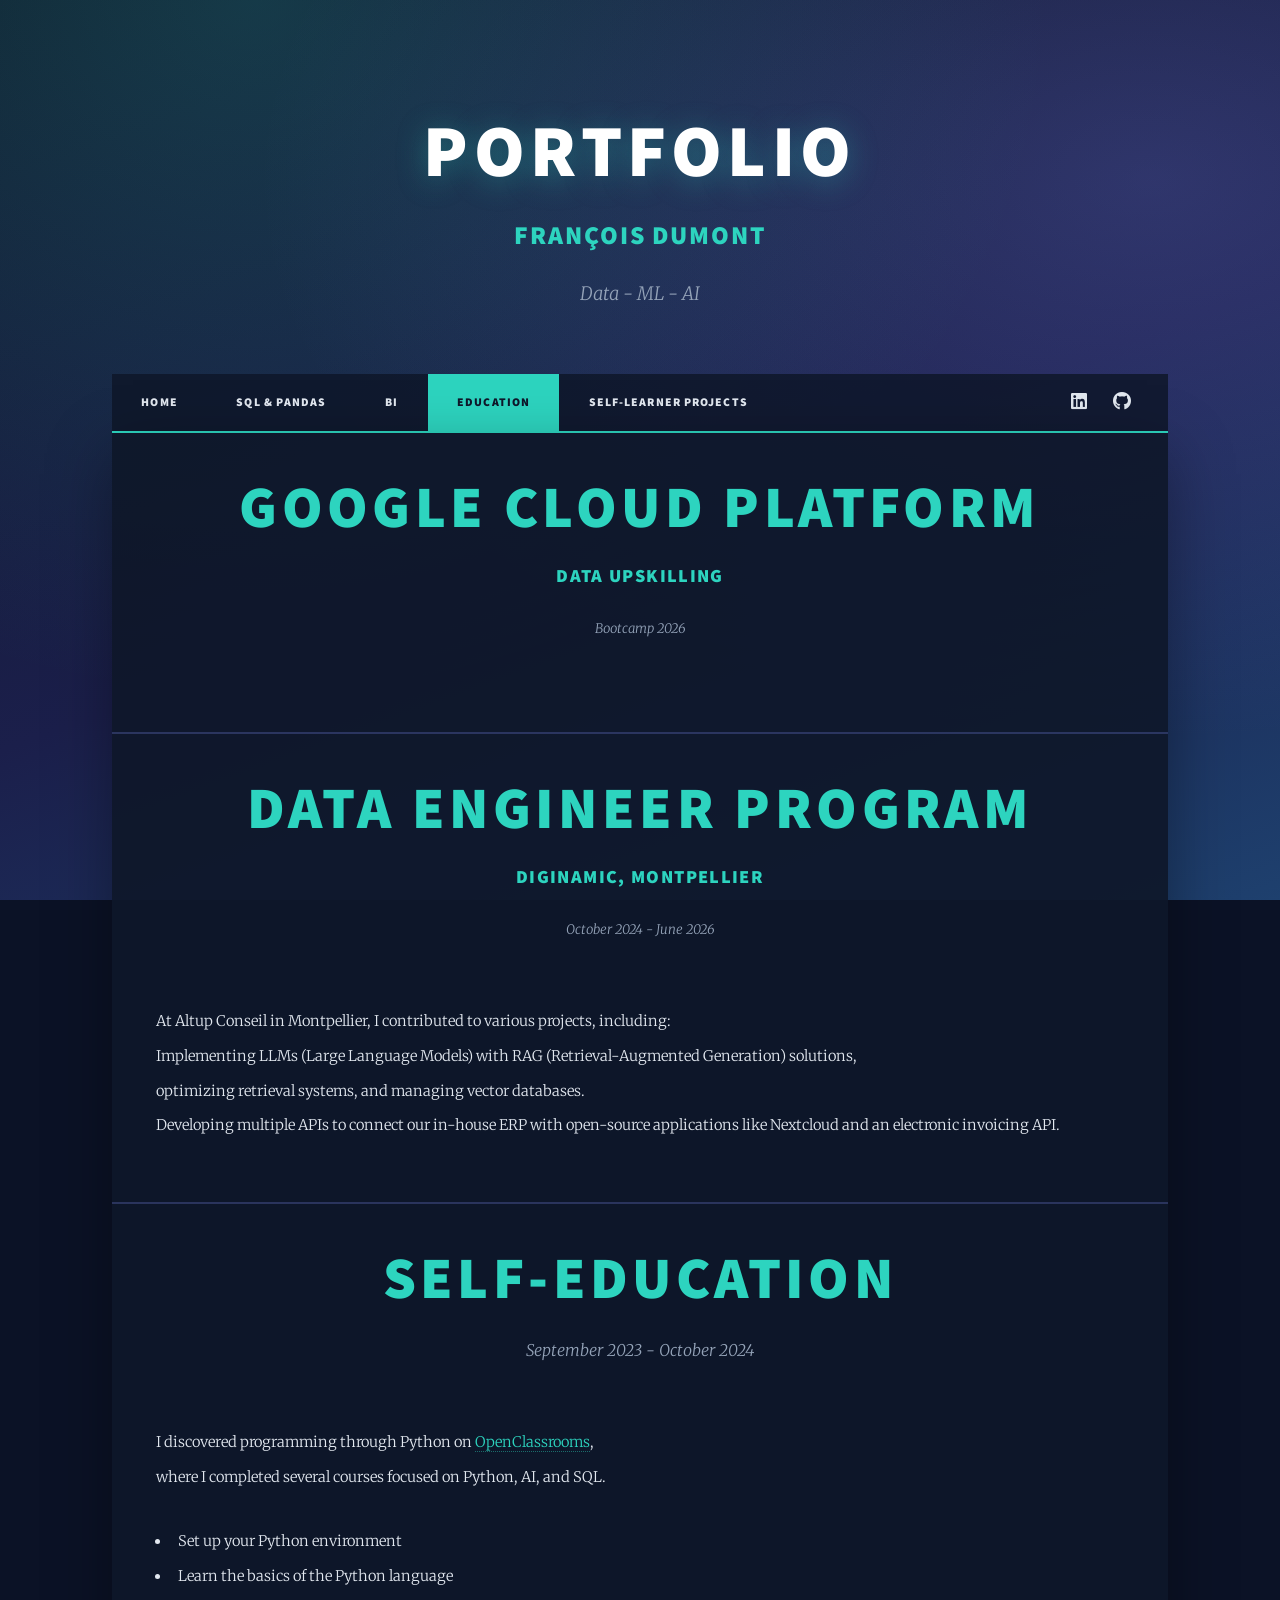
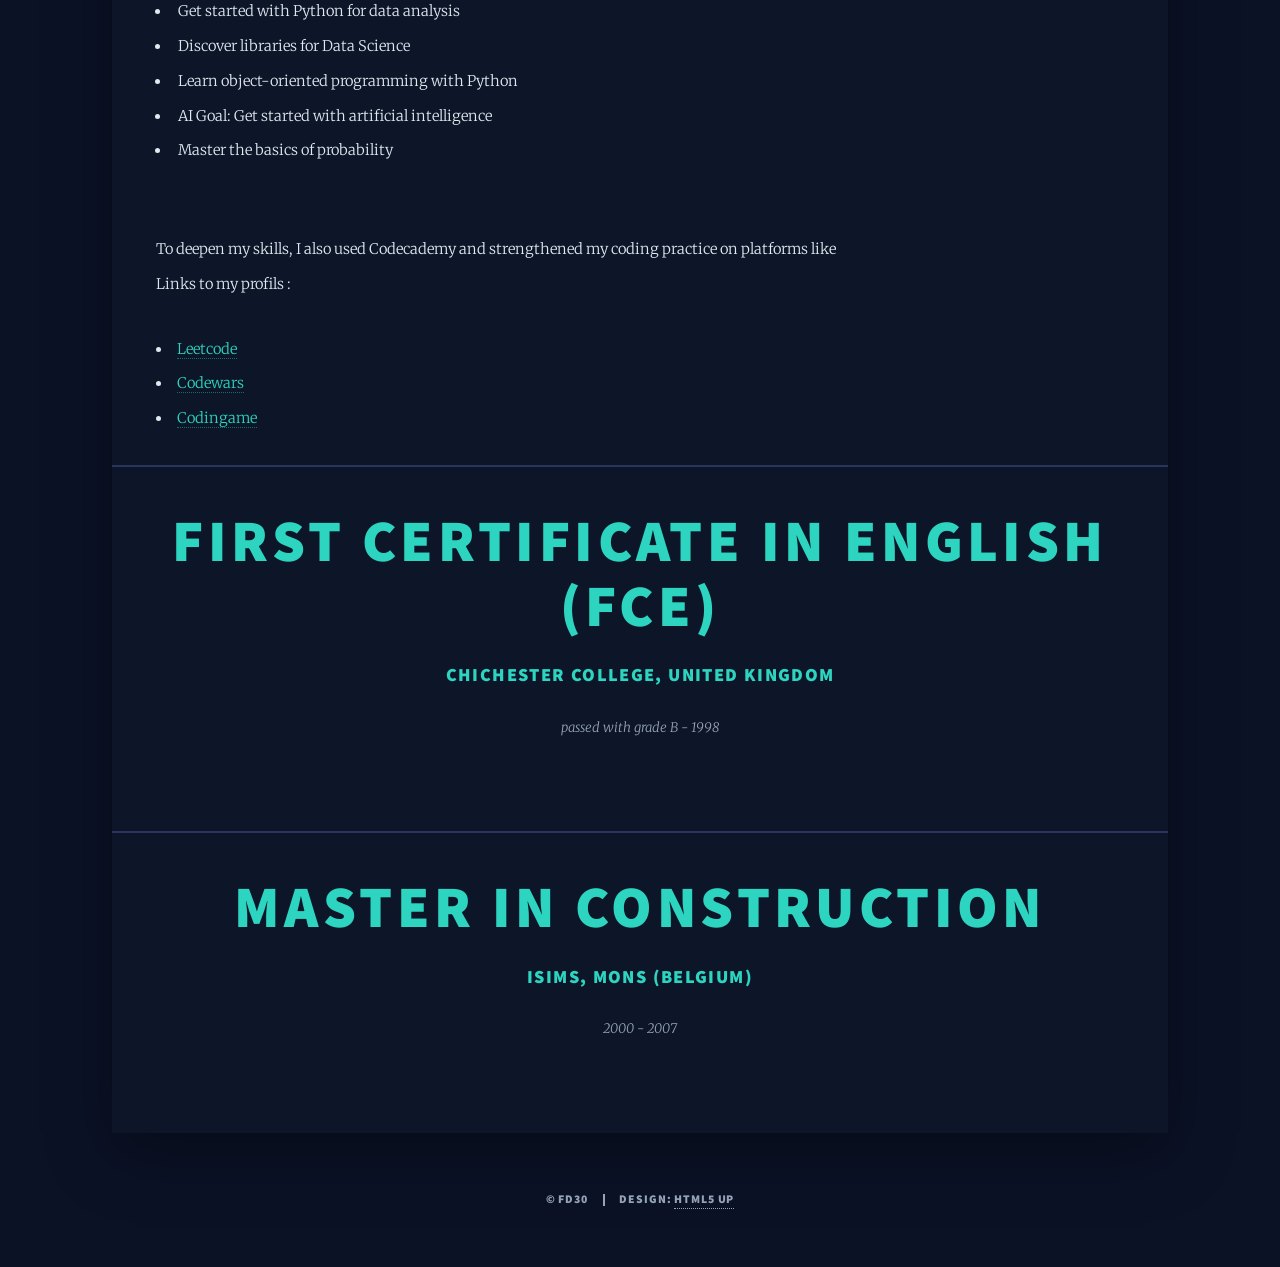
==== commit 038d092f: "feat(ui) new design" ====
--- a/formation.html
+++ b/formation.html
@@ -1,109 +1,139 @@
-<!DOCTYPE HTML>
-
-<html>
-	<head>
-		<title>Formation</title>
-		<meta charset="utf-8" />
-		<meta name="viewport" content="width=device-width, initial-scale=1, user-scalable=no" />
-		<link rel="stylesheet" href="assets/css/main.css" />
-		<noscript><link rel="stylesheet" href="assets/css/noscript.css" /></noscript>
-	</head>
-	<body class="is-preload">
-
-		<!-- Wrapper -->
-			<div id="wrapper">
-			<!-- Intro -->
-					<div id="intro">
-						<h1>Portfolio</h1>
-						<h2>François Dumont</h2>
-						<p>Data - ML - AI</p>
-					</div>
-
-					
-				<!-- Header -->
-					<header id="header">
-					</header>
-
-				<!-- Nav -->
-					<nav id="nav">
-						<ul class="links">
-							<li><a href="projets.html">Projects</a></li>
-							<li class="active"><a href="formation.html">Education</a></li>
-						</ul>
-						<ul class="icons">
-							<li><a href="https://www.linkedin.com/in/françoisdumont" class="icon brands fa-linkedin"><span class="label">Facebook</span></a></li>
-							<li><a href="https://github.com/FrancoisDumont30" class="icon brands fa-github"><span class="label">GitHub</span></a></li>
-						</ul>
-					</nav>
-
-				<!-- Main -->
-					<div id="main">
-
-						<!-- Post -->
-							<section class="post">
-								<header class="major">
-									<h1>Data Engineer Program</h1>
-									<h3>Diginamic, Montpellier</h3>
-									<p>October 2024 - June 2026</p>
-								</header>
-
-								<p>At Altup Conseil in Montpellier, I contributed to various projects, including: <br>
-
-Implementing LLMs (Large Language Models) with RAG (Retrieval-Augmented Generation) solutions, <br>optimizing retrieval systems, and managing vector databases.
-<br>Developing multiple APIs to connect our in-house ERP with open-source applications like Nextcloud and an electronic invoicing API.
-</p>
-							</section>
-
-
-							<!-- Post -->
-							<section class="post">
-								<header class="major">
-									<h1>Self-education</h1>
-									<p>September 2023 - October 2024</p>
-								</header>
-								<p>I discovered programming through Python on <a href="https://openclassrooms.com/fr/">OpenClassrooms</a>, <br>where I completed several courses focused on Python, AI, and SQL.  </p>
-								
-
-								<ul>
-
-									<li>Set up your Python environment</li>
-									<li>Learn the basics of the Python language</li>
-									<li>Get started with Python for data analysis</li>
-									<li>Discover libraries for Data Science</li>
-									<li>Learn object-oriented programming with Python</li>
-									<li>AI Goal: Get started with artificial intelligence</li>
-									<li>Master the basics of probability</li>
-
-								</ul>
-								<br>
-								<p>To deepen my skills, I also used Codecademy and strengthened my coding practice on platforms like <br>Links to my profils :</p>
-								<li><a href="https://leetcode.com/u/FD30/">Leetcode </a></li> 
-								<li><a href="https://www.codewars.com/users/FD@30/stats">Codewars </a></li>
-								<li><a href="https://www.codingame.com/profile/0f31250724edee09948086f9459985195815885">Codingame </a></li>
- 								
-
-							</section>  
-
-
-
-					</div>
-
-
-				<!-- Copyright -->
-					<div id="copyright">
-						<ul><li>&copy; Untitled</li><li>Design: <a href="https://html5up.net">HTML5 UP</a></li></ul>
-					</div>
-
-			</div>
-
-		<!-- Scripts -->
-			<script src="assets/js/jquery.min.js"></script>
-			<script src="assets/js/jquery.scrollex.min.js"></script>
-			<script src="assets/js/jquery.scrolly.min.js"></script>
-			<script src="assets/js/browser.min.js"></script>
-			<script src="assets/js/breakpoints.min.js"></script>
-			<script src="assets/js/util.js"></script>
-			<script src="assets/js/main.js"></script>
-
-	</body>
+<!DOCTYPE HTML>
+
+<html>
+	<head>
+		<title>Formation</title>
+		<meta charset="utf-8" />
+		<meta name="viewport" content="width=device-width, initial-scale=1, user-scalable=no" />
+		<link rel="stylesheet" href="assets/css/main.css" />
+		<link rel="stylesheet" href="assets/css/theme-navy.css" />
+		<noscript><link rel="stylesheet" href="assets/css/noscript.css" /></noscript>
+	</head>
+	<body class="is-preload">
+
+		<!-- Wrapper -->
+			<div id="wrapper">
+			<!-- Intro -->
+					<div id="intro">
+						<h1>Portfolio</h1>
+						<h2>François Dumont</h2>
+						<p>Data - ML - AI</p>
+					</div>
+
+					
+				<!-- Header -->
+					<header id="header">
+					</header>
+
+				<!-- Nav -->
+					<nav id="nav">
+						<ul class="links">
+						<li><a href="index.html">Home</a></li>
+						<li><a href="skills.html">SQL &amp; Pandas</a></li>
+						<li><a href="bi.html">BI</a></li>
+						<li class="active"><a href="formation.html">Education</a></li>
+						<li><a href="projects.html">Self-learner projects</a></li>
+					</ul>
+						<ul class="icons">
+							<li><a href="https://www.linkedin.com/in/fran%C3%A7oisdumont" class="icon brands fa-linkedin"><span class="label">LinkedIn</span></a></li>
+							<li><a href="https://github.com/FrancoisDumont30" class="icon brands fa-github"><span class="label">GitHub</span></a></li>
+						</ul>
+					</nav>
+
+				<!-- Main -->
+					<div id="main">
+
+						<!-- Post -->
+							<section class="post">
+								<header class="major">
+									<h1>Google Cloud Platform</h1>
+									<h3>Data Upskilling</h3>
+									<p>Bootcamp 2026</p>
+								</header>
+							</section>
+
+						<!-- Post -->
+							<section class="post">
+								<header class="major">
+									<h1>Data Engineer Program</h1>
+									<h3>Diginamic, Montpellier</h3>
+									<p>October 2024 - June 2026</p>
+								</header>
+
+								<p>At Altup Conseil in Montpellier, I contributed to various projects, including: <br>
+								Implementing LLMs (Large Language Models) with RAG (Retrieval-Augmented Generation) solutions, 
+								<br>optimizing retrieval systems, and managing vector databases.
+								<br>Developing multiple APIs to connect our in-house ERP with open-source applications like Nextcloud and an electronic invoicing API.
+								</p>
+							</section>
+
+							<!-- Post -->
+							<section class="post">
+								<header class="major">
+									<h1>Self-education</h1>
+									<p>September 2023 - October 2024</p>
+								</header>
+								<p>I discovered programming through Python on <a href="https://openclassrooms.com/fr/">OpenClassrooms</a>, <br>where I completed several courses focused on Python, AI, and SQL.  </p>
+								
+
+								<ul>
+
+									<li>Set up your Python environment</li>
+									<li>Learn the basics of the Python language</li>
+									<li>Get started with Python for data analysis</li>
+									<li>Discover libraries for Data Science</li>
+									<li>Learn object-oriented programming with Python</li>
+									<li>AI Goal: Get started with artificial intelligence</li>
+									<li>Master the basics of probability</li>
+
+								</ul>
+								<br>
+								<p>To deepen my skills, I also used Codecademy and strengthened my coding practice on platforms like <br>Links to my profils :</p>
+								<li><a href="https://leetcode.com/u/FD30/">Leetcode </a></li> 
+								<li><a href="https://www.codewars.com/users/FD@30/stats">Codewars </a></li>
+								<li><a href="https://www.codingame.com/profile/0f31250724edee09948086f9459985195815885">Codingame </a></li>
+ 								
+
+							</section>  
+
+
+							<!-- Post -->
+							<section class="post">
+								<header class="major">
+									<h1>First Certificate in English (FCE)</h1>
+									<h3>Chichester College, United Kingdom</h3>
+									<p>passed with grade B - 1998</p>
+								</header>
+							</section>
+
+							<!-- Post -->
+							<section class="post">
+								<header class="major">
+									<h1>Master in Construction</h1>
+									<h3>ISIMs, Mons (Belgium)</h3>
+									<p>2000 - 2007</p>
+								</header>
+							</section>
+
+
+					</div>
+
+
+				<!-- Copyright -->
+					<div id="copyright">
+						<ul><li>&copy; FD30</li><li>Design: <a href="https://html5up.net">HTML5 UP</a></li></ul>
+					</div>
+
+			</div>
+
+		<!-- Scripts -->
+			<script src="assets/js/jquery.min.js"></script>
+			<script src="assets/js/jquery.scrollex.min.js"></script>
+			<script src="assets/js/jquery.scrolly.min.js"></script>
+			<script src="assets/js/browser.min.js"></script>
+			<script src="assets/js/breakpoints.min.js"></script>
+			<script src="assets/js/util.js"></script>
+			<script src="assets/js/main.js"></script>
+
+	</body>
 </html>
--- a/assets/css/main.css
+++ b/assets/css/main.css
@@ -6,6 +6,11 @@
 	html5up.net | @ajlkn
 	Free for personal and commercial use under the CCA 3.0 license (html5up.net/license)
 */
+
+
+
+
+
 
 html, body, div, span, applet, object,
 iframe, h1, h2, h3, h4, h5, h6, p, blockquote,
@@ -28,6 +33,23 @@
 article, aside, details, figcaption, figure,
 footer, header, hgroup, menu, nav, section {
 	display: block;}
+
+
+.bandeau-logos {
+  display: flex;
+  align-items: center;      /* Alignement vertical au centre */
+  justify-content: center;  /* Centrage horizontal (ou space-between) */
+  gap: 32px;                /* Espace entre les logos */
+  flex-wrap: nowrap;        /* Force une seule ligne */
+  overflow-x: auto;         /* Évite le débordement sur petit écran */
+}
+
+.bandeau-logos img {
+  height: 96px;             /* Même hauteur pour tous les logos */
+  width: auto;              /* Conserve les proportions */
+  flex-shrink: 0;           /* Empêche l'écrasement des images */
+}
+
 
 body {
 	line-height: 1;
--- a/assets/css/theme-navy.css
+++ b/assets/css/theme-navy.css
@@ -0,0 +1,351 @@
+/* Navy / teal / periwinkle theme, based on the profile card colors.
+   Loaded after main.css: it only overrides colors, no layout change. */
+
+:root {
+	--navy-900: #0b1226;
+	--navy-800: #0f172a;
+	--navy-700: #162040;
+	--navy-600: #1e406e;
+	--teal: #2dd4bf;
+	--periwinkle: #818cf8;
+	--text: #e2e8f0;
+	--muted: #94a3b8;
+	--line: rgba(129, 140, 248, 0.25);
+}
+
+body {
+	background-color: var(--navy-900);
+	color: var(--text);
+}
+
+/* Page background: the card gradient instead of the grey-brown photo */
+#wrapper > .bg,
+#wrapper > .bg.fixed {
+	background-image:
+		radial-gradient(ellipse at 20% 0%, rgba(45, 212, 191, 0.18), rgba(45, 212, 191, 0) 55%),
+		radial-gradient(ellipse at 90% 20%, rgba(129, 140, 248, 0.22), rgba(129, 140, 248, 0) 55%),
+		linear-gradient(160deg, var(--navy-800) 0%, #1b1f4b 55%, var(--navy-600) 100%) !important;
+	background-color: var(--navy-800) !important;
+}
+
+/* Text */
+body, input, select, textarea {
+	color: var(--text);
+}
+
+h1, h2, h3, h4, h5, h6 {
+	color: #ffffff;
+}
+
+strong, b {
+	color: #ffffff;
+}
+
+a {
+	color: var(--teal);
+	border-bottom-color: rgba(45, 212, 191, 0.45);
+}
+
+a:hover {
+	color: var(--periwinkle) !important;
+	border-bottom-color: transparent;
+}
+
+/* Intro (title) */
+#intro h1 {
+	color: #ffffff;
+	text-shadow: 0 4px 30px rgba(45, 212, 191, 0.35);
+}
+
+#intro h2 {
+	color: var(--teal);
+}
+
+#intro p {
+	color: var(--muted);
+}
+
+/* Navigation bar */
+#nav {
+	background-color: rgba(15, 23, 42, 0.85);
+	border-bottom: solid 2px var(--teal);
+}
+
+#nav ul.links li a {
+	color: var(--text);
+}
+
+#nav ul.links li a:hover {
+	background-color: rgba(45, 212, 191, 0.12);
+	color: var(--teal) !important;
+}
+
+#nav ul.links li.active {
+	background-color: var(--teal);
+}
+
+#nav ul.links li.active a {
+	color: var(--navy-800);
+}
+
+#nav ul.links li.active a:hover {
+	color: var(--navy-800) !important;
+}
+
+#nav ul.icons li a {
+	color: var(--text);
+}
+
+/* Main panel: dark navy instead of white */
+#main {
+	background-color: rgba(15, 23, 42, 0.92);
+	box-shadow: 0 20px 60px rgba(0, 0, 0, 0.35);
+}
+
+#main > * {
+	border-top: solid 2px var(--line);
+}
+
+#main > :first-child {
+	border-top: 0;
+}
+
+/* Project cards */
+#main > .posts > article {
+	border-color: var(--line);
+}
+
+#main > .posts > article:before,
+#main > .posts > article:after {
+	background-color: var(--line);
+}
+
+#main > .posts > article {
+	background-color: rgba(30, 64, 110, 0.22);
+	border-radius: 0.75rem;
+}
+
+.image,
+.image img {
+	border-radius: 0.5rem;
+}
+
+/* Buttons: teal outline, filled on hover */
+input[type="submit"],
+input[type="reset"],
+input[type="button"],
+button,
+.button {
+	box-shadow: inset 0 0 0 2px var(--teal);
+	color: var(--teal) !important;
+	border-radius: 0.5rem;
+}
+
+input[type="submit"]:hover,
+input[type="reset"]:hover,
+input[type="button"]:hover,
+button:hover,
+.button:hover {
+	background-color: var(--teal);
+	box-shadow: inset 0 0 0 2px var(--teal);
+	color: var(--navy-800) !important;
+}
+
+/* Lines, tables, code, quotes */
+hr {
+	border-bottom-color: var(--line);
+}
+
+table tbody tr {
+	border-color: var(--line);
+}
+
+table tbody tr:nth-child(2n + 1) {
+	background-color: rgba(129, 140, 248, 0.08);
+}
+
+table thead,
+table tfoot {
+	border-color: var(--line);
+}
+
+blockquote {
+	border-left-color: var(--teal);
+}
+
+code {
+	background: rgba(129, 140, 248, 0.15);
+	border-color: var(--line);
+	color: var(--text);
+}
+
+/* Footer and mobile menu */
+#footer,
+#copyright {
+	background-color: transparent;
+	color: var(--muted);
+}
+
+#titleBar,
+#navPanel {
+	background-color: var(--navy-800);
+	color: var(--text);
+}
+
+
+/* About avatar: round portrait with text below */
+.about-avatar {
+	text-align: center;
+}
+
+.about-avatar .image,
+.about-avatar .image img {
+	border-radius: 50%;
+}
+
+.about-avatar .image {
+	max-width: 15rem;
+	margin: 0 auto 1rem auto;
+	display: block;
+}
+
+.about-avatar p {
+	margin: 0;
+	text-align: center;
+	line-height: 1.5;
+}
+
+.about-avatar .avatar-name {
+	color: #ffffff;
+	font-size: 1.25rem;
+	font-weight: 600;
+}
+
+.about-avatar .avatar-role {
+	color: var(--teal);
+	font-size: 1rem;
+}
+
+.about-avatar .avatar-skills {
+	color: var(--muted);
+	font-size: 0.8rem;
+}
+
+/* Section titles in teal (site title in the intro stays white) */
+#main h1,
+#main h2,
+#main h3 {
+	color: var(--teal);
+}
+
+/* Tighter vertical spacing between sections */
+#main > .post {
+	padding: 4rem 6rem 3rem 6rem;
+}
+
+#main > .post header.major > h1,
+#main > .post header.major h2 {
+	margin-bottom: 1.5rem;
+}
+
+#main > .posts > * {
+	padding: 2.5rem;
+}
+
+@media screen and (max-width: 1280px) {
+	#main > .post {
+		padding: 3rem 3rem 2rem 3rem;
+	}
+}
+
+@media screen and (max-width: 736px) {
+	#main > .post {
+		padding: 2.5rem 1.5rem 1.25rem 1.5rem;
+	}
+
+	#main > .post header.major > h1,
+	#main > .post header.major h2 {
+		margin-bottom: 1rem;
+	}
+
+	#main > .posts > * {
+		padding: 1.75rem 1.5rem;
+	}
+}
+
+/* Project rows (projects.html) */
+.project-row {
+	margin-bottom: 2rem;
+}
+
+.project-row h3 {
+	margin-bottom: 0.5rem;
+}
+
+.project-row .tech {
+	margin-bottom: 0.75rem;
+}
+
+.project-row .tech code {
+	font-size: 0.8rem;
+}
+
+#main > .post > header.major > p {
+	color: var(--muted);
+}
+
+/* Skills page */
+ul.tags {
+	list-style: none;
+	padding: 0;
+	margin: 0;
+	display: flex;
+	flex-wrap: wrap;
+	gap: 0.5rem;
+}
+
+ul.tags li {
+	padding: 0.35rem 0.8rem;
+	border: solid 1px var(--teal);
+	border-radius: 2rem;
+	font-size: 0.8rem;
+	color: var(--text);
+	background: rgba(45, 212, 191, 0.08);
+}
+
+.example h4 {
+	color: var(--periwinkle);
+	font-size: 0.9rem;
+	margin: 0 0 0.5rem 0;
+}
+
+.example h4 small {
+	color: var(--muted);
+	font-weight: 400;
+	text-transform: none;
+	letter-spacing: 0;
+}
+
+.example pre {
+	background: #0b1226;
+	border: solid 1px var(--line);
+	border-radius: 0.5rem;
+	padding: 1rem;
+	overflow-x: auto;
+	margin: 0;
+}
+
+.example pre code {
+	background: transparent;
+	border: 0;
+	padding: 0;
+	font-size: 0.72rem;
+	line-height: 1.5;
+	color: #e2e8f0;
+	white-space: pre-wrap;
+	word-break: break-word;
+}
+
+.example > header.major {
+	margin-bottom: 1.5rem;
+}
